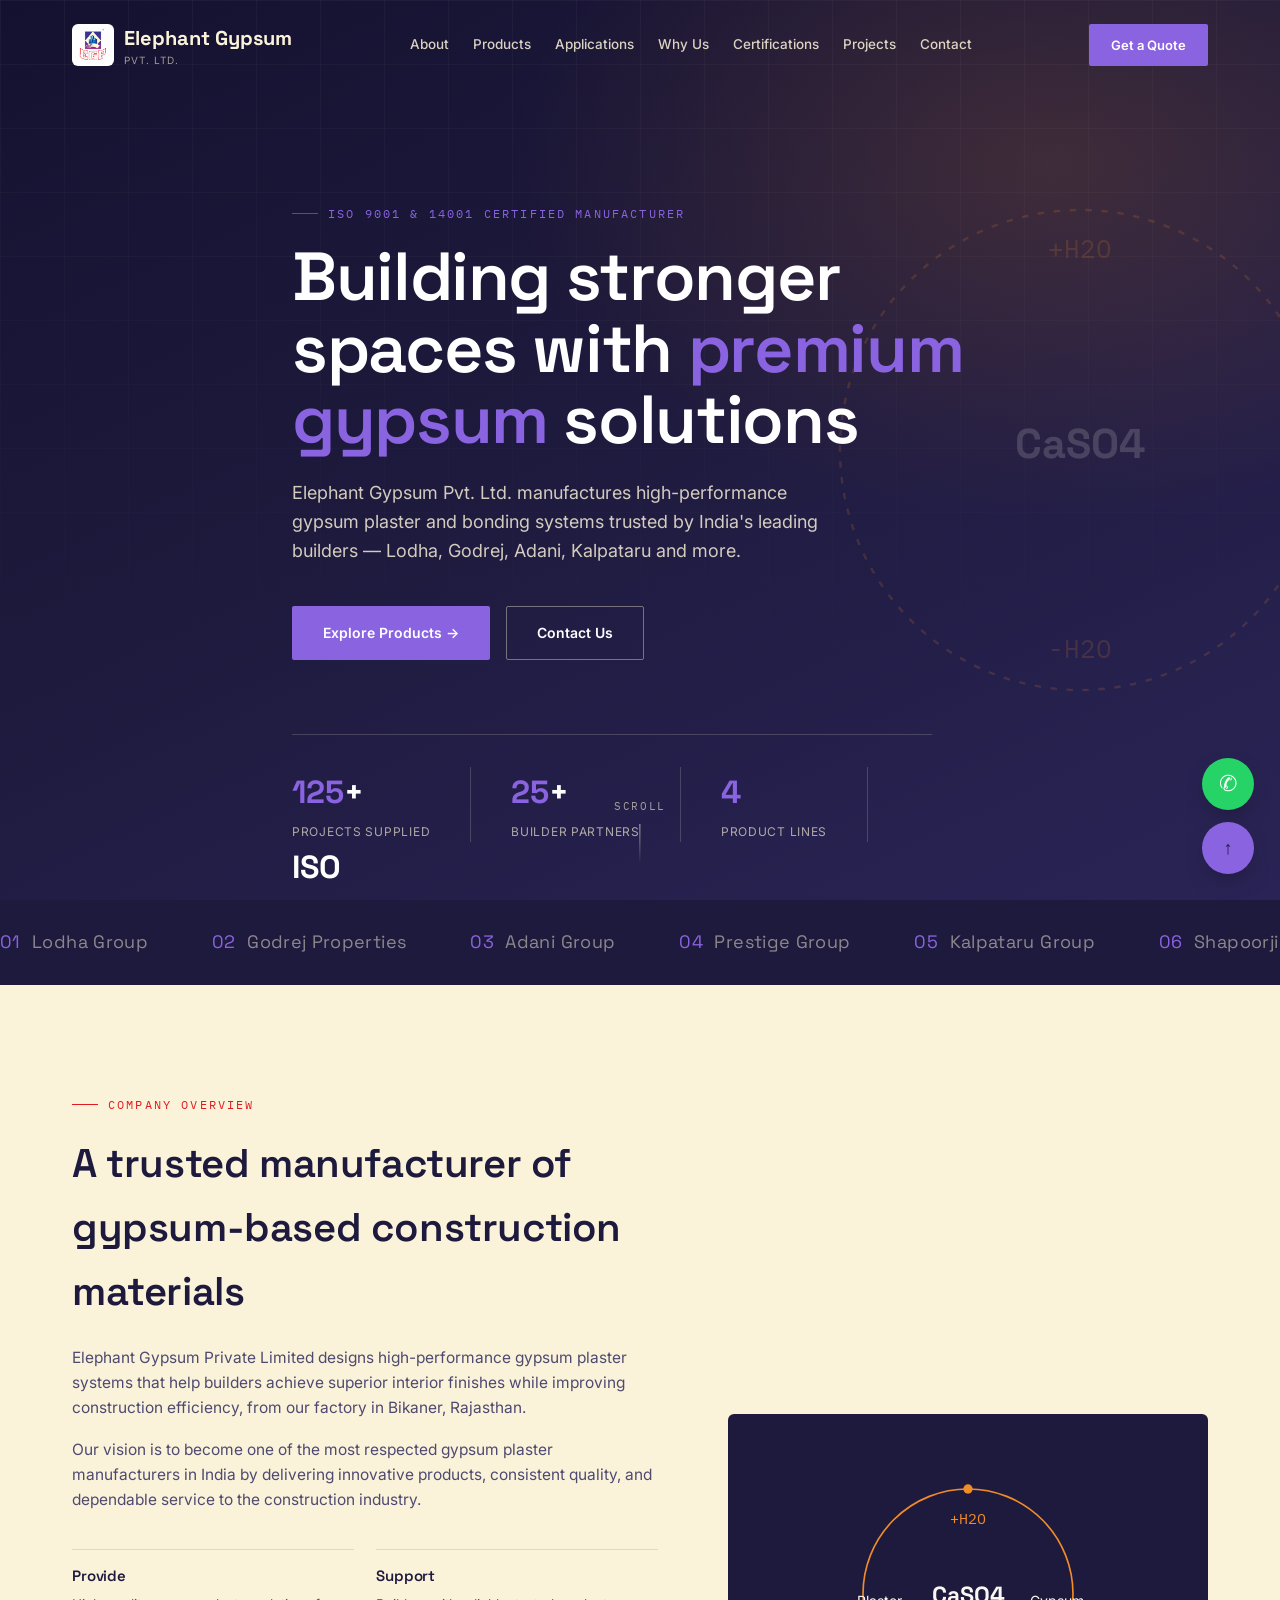
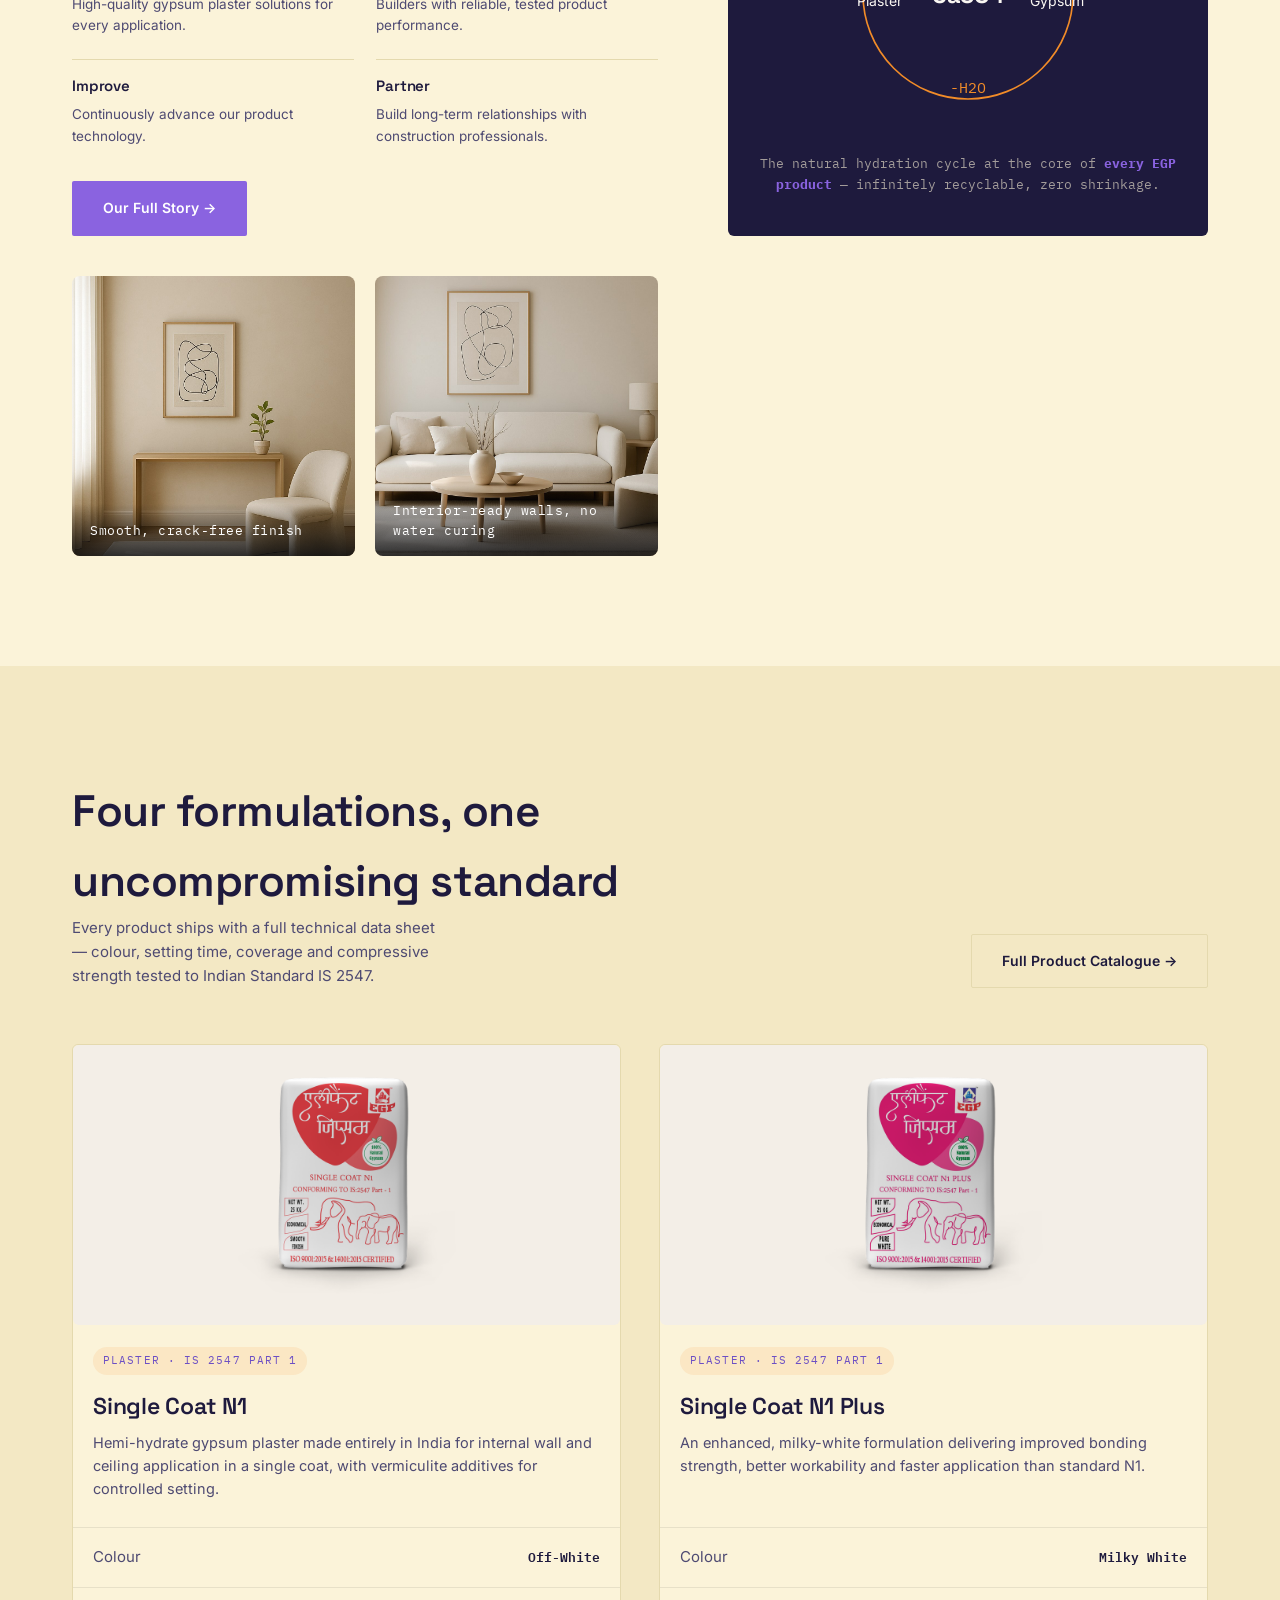
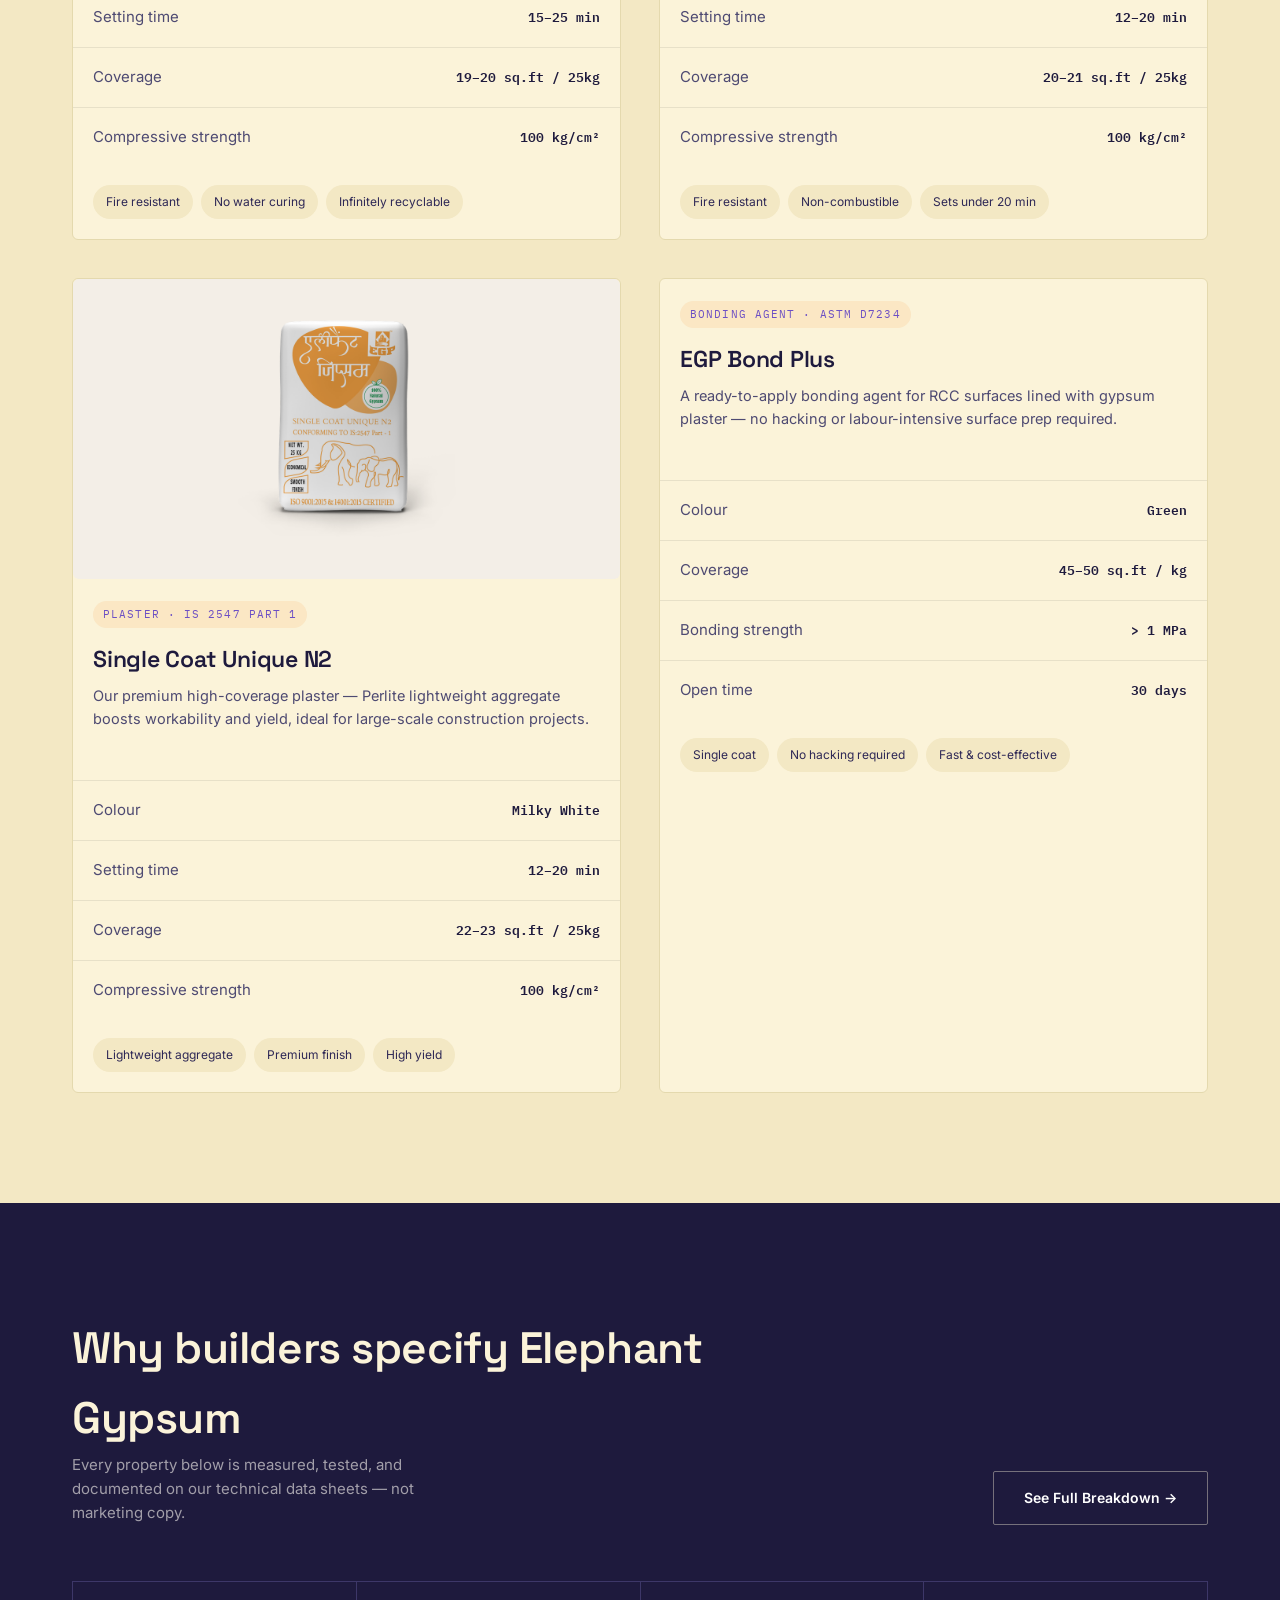
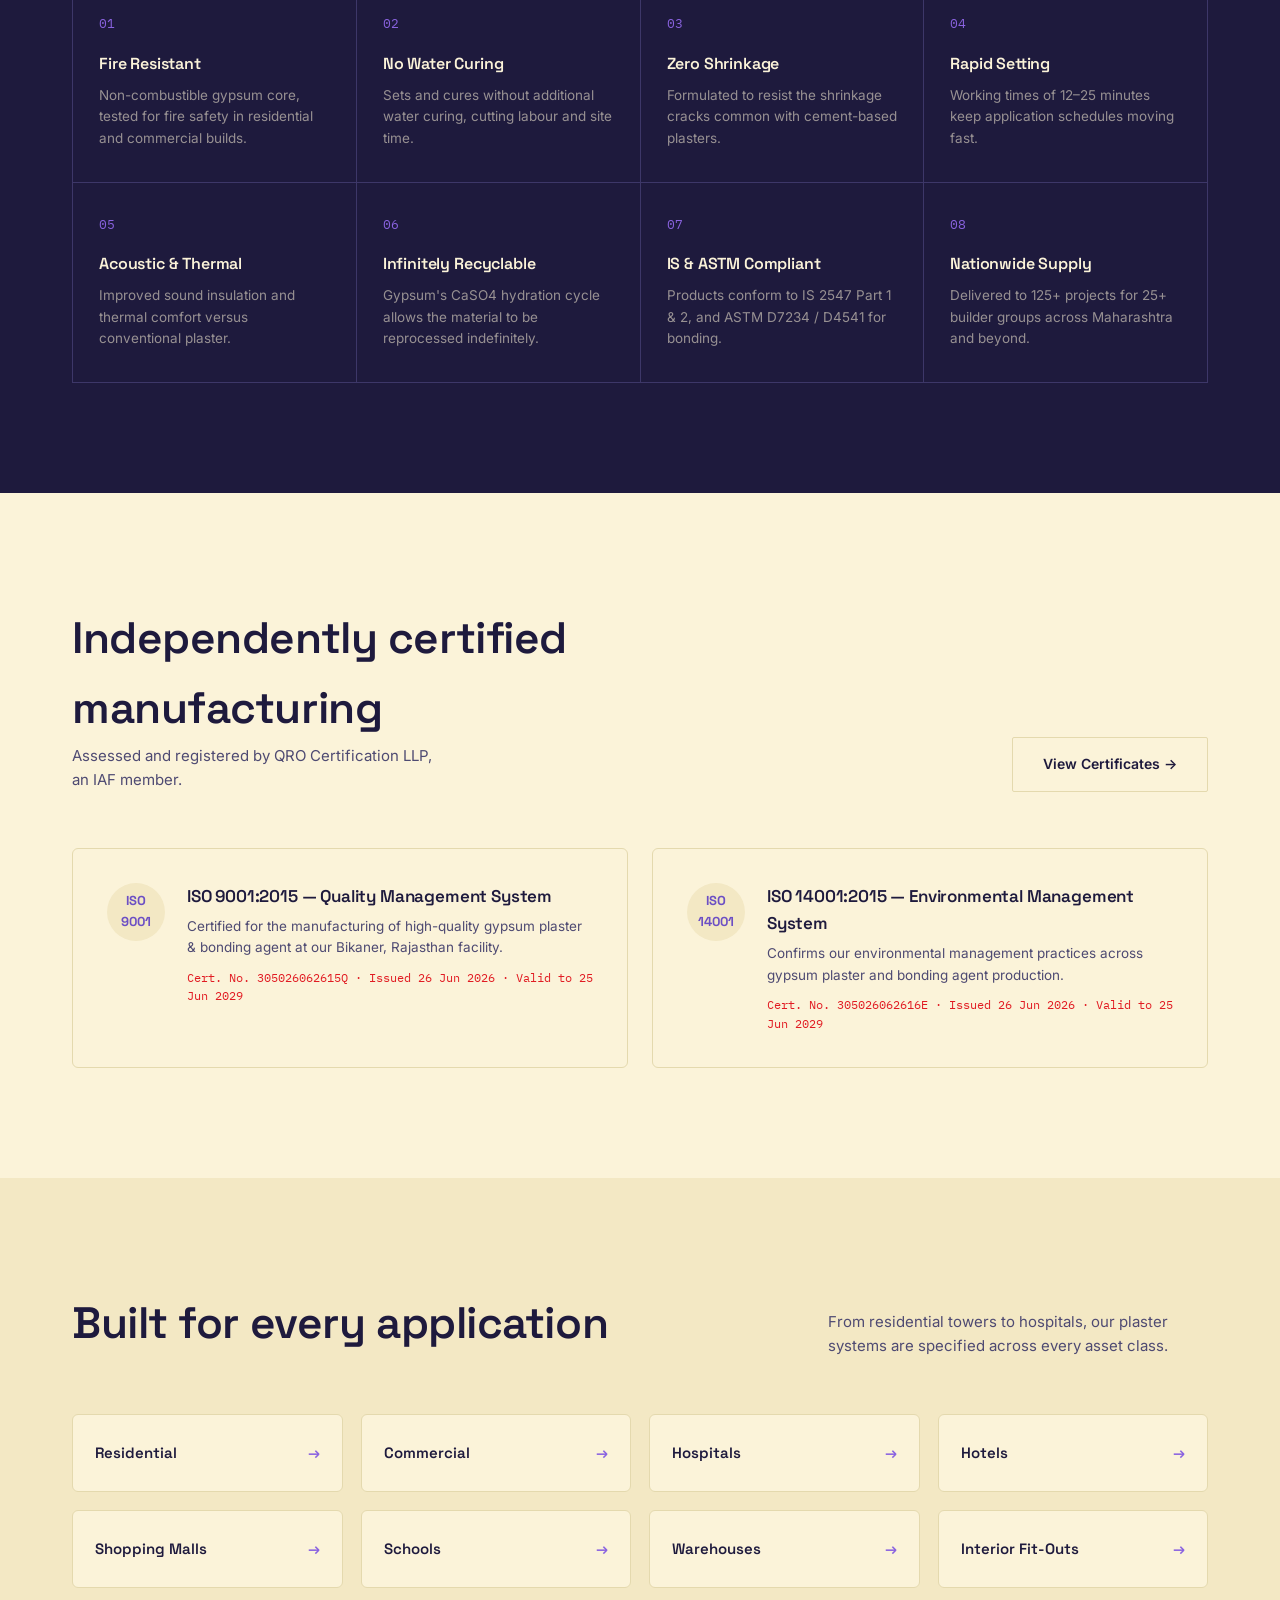
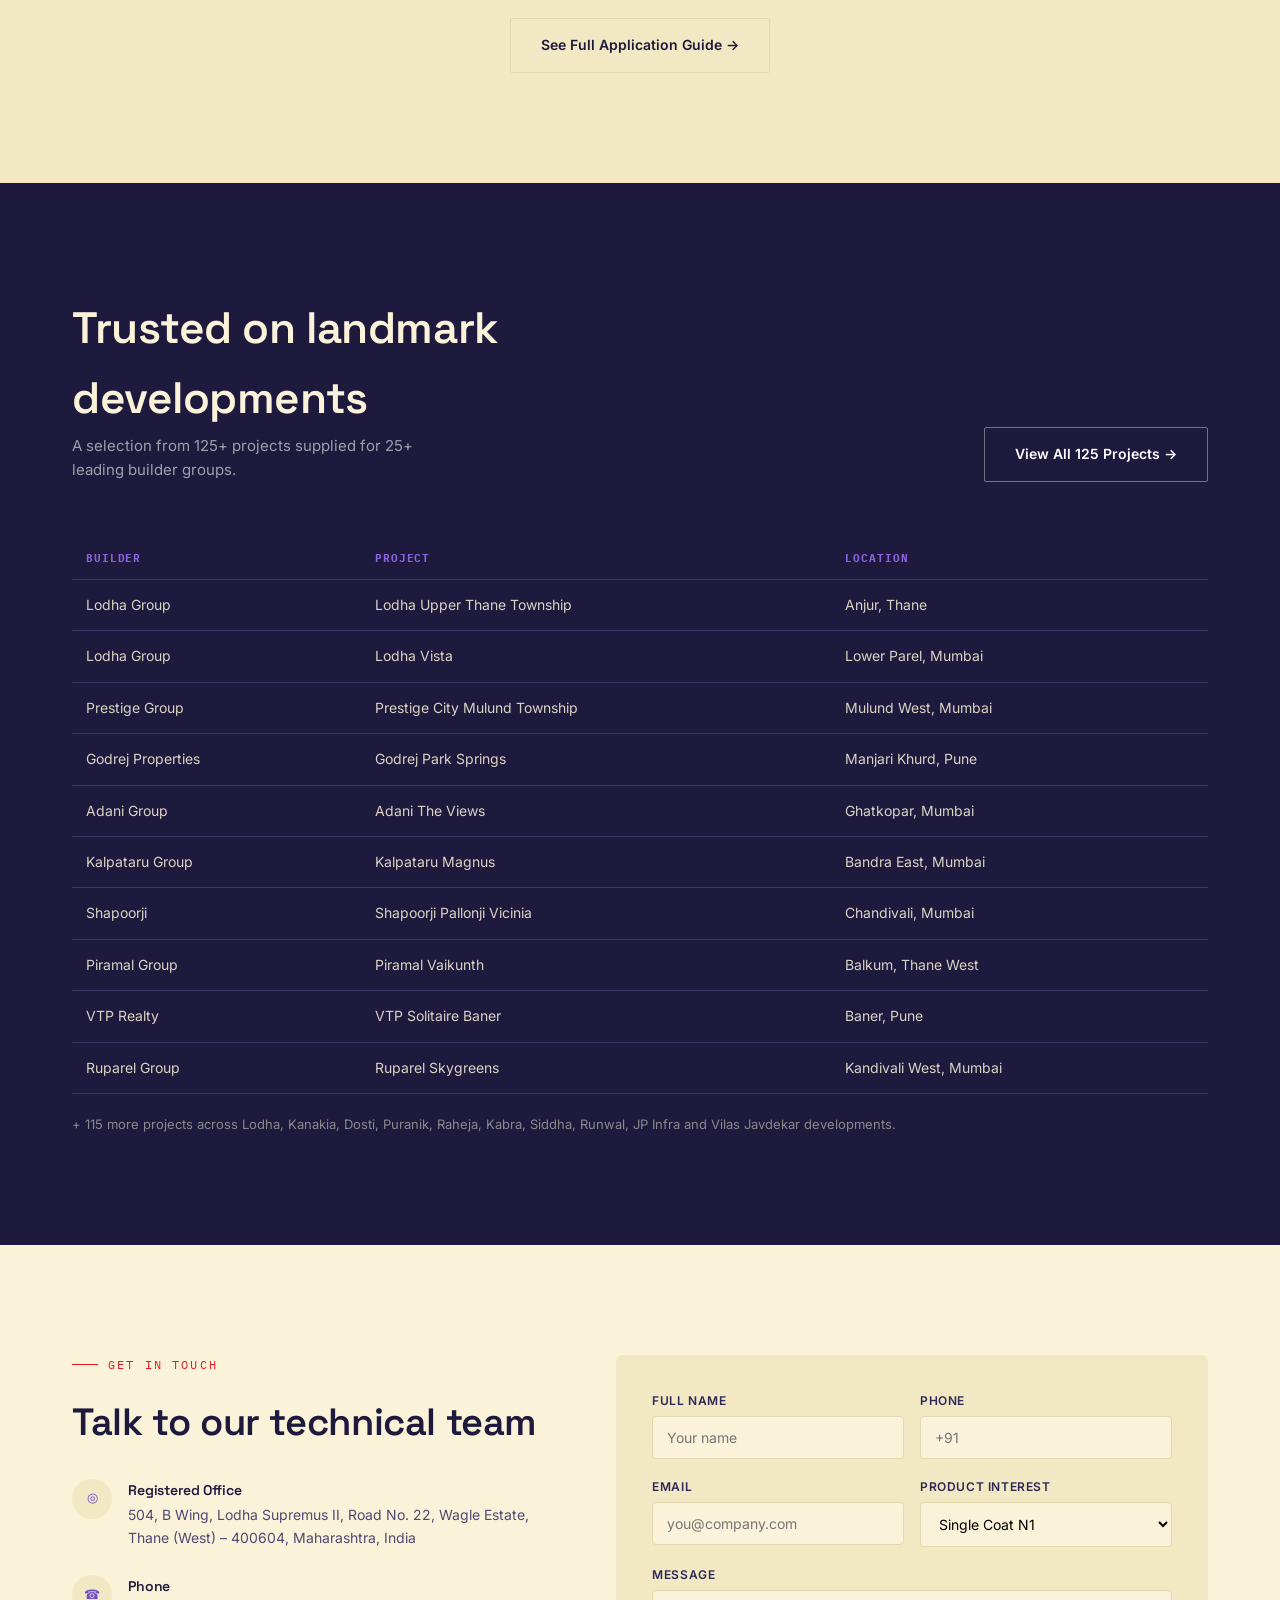
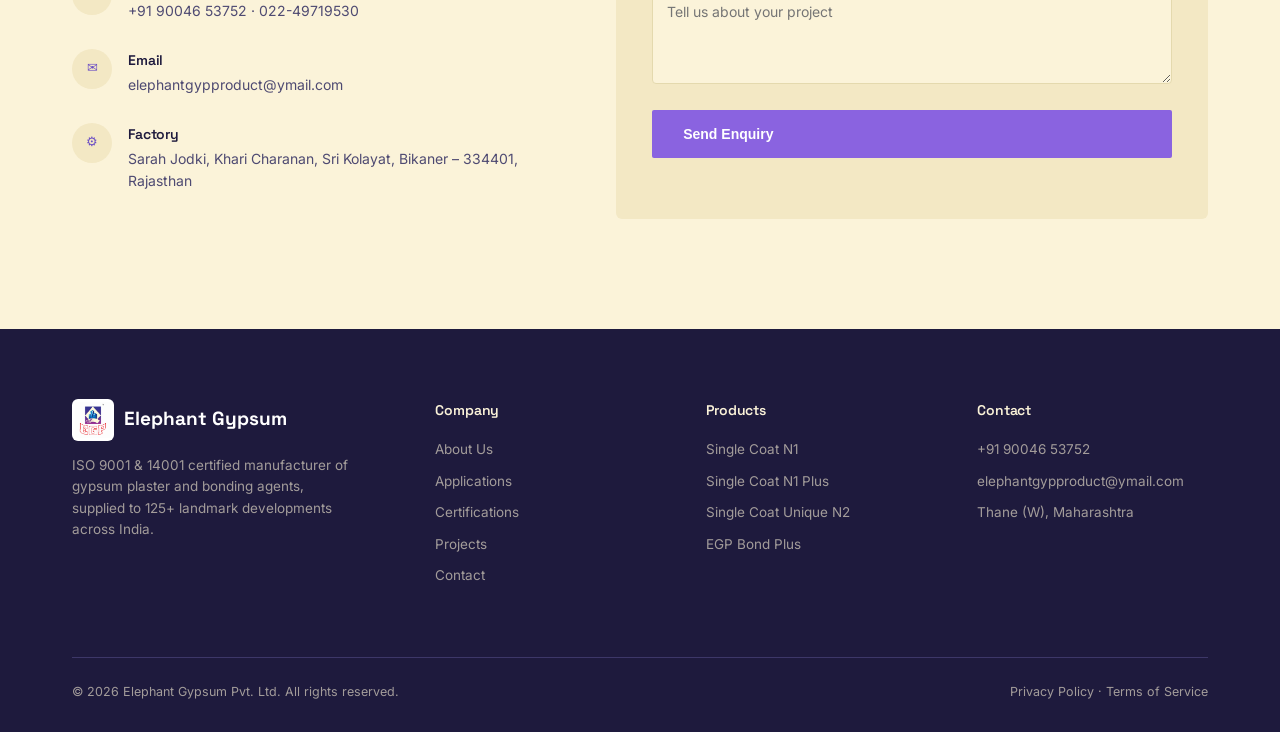
==== index.html @ c54b2eab "ElephantGyption-2" ====
<!DOCTYPE html>
<html lang="en">
<head>

<meta charset="UTF-8">

<meta name="viewport" content="width=device-width, initial-scale=1.0">

<title>
Elephant Gypsum | Premium Gypsum Plaster &amp; Bonding Solutions
</title>

<meta
  name="description"
  content="Elephant Gypsum Pvt. Ltd. — ISO 9001 &amp; 14001 certified manufacturer of gypsum plaster and bonding agents, trusted by Lodha, Godrej, Adani, Kalpataru and 100+ builders across India."
>

<link rel="preconnect" href="https://fonts.googleapis.com">

<link rel="preconnect" href="https://fonts.gstatic.com" crossorigin>

<link
  href="https://fonts.googleapis.com/css2?family=Space+Grotesk:wght@400;500;600;700&family=Inter:wght@400;500;600;700&family=IBM+Plex+Mono:wght@400;500;600&display=swap"
  rel="stylesheet"
>

<link rel="stylesheet" href="style.css">


<!-- =========================================================
     PRODUCT CARD FINAL FIX
     ========================================================= -->

<style>

/* =========================================================
   PRODUCT GRID
   ========================================================= */

.products .product-grid {
    display: grid !important;

    grid-template-columns:
        repeat(2, minmax(0, 1fr)) !important;

    gap: 34px !important;

    width: 100% !important;

    align-items: stretch !important;
}


/* =========================================================
   PRODUCT CARD
   ========================================================= */

.products .product-card {

    width: 100% !important;

    min-width: 0 !important;

    height: 100% !important;

    min-height: 0 !important;

    display: flex !important;

    flex-direction: column !important;

    box-sizing: border-box !important;

    overflow: hidden !important;

    padding: 0 !important;

}


/* =========================================================
   PRODUCT IMAGE AREA
   ========================================================= */

.products .product-card .product-photo-wrap {

    width: 100% !important;

    height: 280px !important;

    min-height: 280px !important;

    display: flex !important;

    align-items: center !important;

    justify-content: center !important;

    position: relative !important;

    overflow: hidden !important;

    background: #f3eee7 !important;

    margin: 0 !important;

    padding: 20px !important;

    box-sizing: border-box !important;

}


/* PRODUCT IMAGE */

.products .product-card .product-photo-wrap img {

    display: block !important;

    width: auto !important;

    height: 220px !important;

    max-width: 75% !important;

    max-height: 230px !important;

    object-fit: contain !important;

    object-position: center !important;

    margin: 0 auto !important;

    transition:
        opacity 0.3s ease,
        transform 0.3s ease !important;

}


/* NORMAL IMAGE */

.products
.product-card
.product-photo-wrap
img.default {

    opacity: 1 !important;

    visibility: visible !important;

}


/* HOVER IMAGE */

.products
.product-card
.product-photo-wrap
img.on-hover {

    position: absolute !important;

    top: 50% !important;

    left: 50% !important;

    transform:
        translate(-50%, -50%) !important;

    opacity: 0 !important;

    visibility: hidden !important;

}


/* HOVER NORMAL IMAGE */

.products
.product-card:hover
.product-photo-wrap
img.default {

    opacity: 0 !important;

    visibility: hidden !important;

}


/* HOVER SIDE IMAGE */

.products
.product-card:hover
.product-photo-wrap
img.on-hover {

    opacity: 1 !important;

    visibility: visible !important;

    transform:
        translate(-50%, -50%) scale(1.03) !important;

}


/* =========================================================
   PRODUCT TAG
   ========================================================= */

.products .product-card .product-tag {

    display: inline-block !important;

    width: fit-content !important;

    max-width:
        calc(100% - 40px) !important;

    margin:
        22px 20px 0 !important;

    box-sizing: border-box !important;

}


/* =========================================================
   PRODUCT TITLE
   ========================================================= */

.products .product-card h3 {

    margin:
        18px 20px 10px !important;

    padding: 0 !important;

    line-height: 1.2 !important;

}


/* =========================================================
   PRODUCT DESCRIPTION
   ========================================================= */

.products .product-card > p {

    margin:
        0 20px 20px !important;

    padding: 0 !important;

    min-height: 76px !important;

    line-height: 1.6 !important;

}


/* =========================================================
   SPECIFICATION ROW
   ========================================================= */

.products .product-card .spec-row {

    width: 100% !important;

    display: grid !important;

    grid-template-columns:
        1fr auto !important;

    align-items: center !important;

    min-height: 60px !important;

    margin: 0 !important;

    padding:
        0 20px !important;

    box-sizing: border-box !important;

    border-top:
        1px solid rgba(0,0,0,0.08) !important;

}


/* SPECIFICATION LABEL */

.products
.product-card
.spec-row
span:first-child {

    text-align: left !important;

    font-size: 15px !important;

    white-space: normal !important;

}


/* SPECIFICATION VALUE */

.products
.product-card
.spec-row
span:last-child {

    text-align: right !important;

    font-size: 13px !important;

    font-weight: 600 !important;

    white-space: nowrap !important;

    margin-left: 20px !important;

}


/* =========================================================
   PRODUCT FEATURES
   ========================================================= */

.products .product-card .product-props {

    width: 100% !important;

    display: flex !important;

    flex-wrap: wrap !important;

    align-items: center !important;

    gap: 8px !important;

    margin: 0 !important;

    padding:
        18px 20px 20px !important;

    box-sizing: border-box !important;

}


/* FEATURE BADGE */

.products
.product-card
.product-props
span {

    display: inline-flex !important;

    align-items: center !important;

    justify-content: center !important;

    min-height: 34px !important;

    padding:
        7px 13px !important;

    box-sizing: border-box !important;

    border-radius: 30px !important;

    white-space: nowrap !important;

    font-size: 12px !important;

}


/* =========================================================
   N1 + N1 PLUS
   EXACT SAME IMAGE HEIGHT
   ========================================================= */

.products
.product-card:nth-child(1)
.product-photo-wrap,

.products
.product-card:nth-child(2)
.product-photo-wrap {

    height: 280px !important;

    min-height: 280px !important;

}


.products
.product-card:nth-child(1)
> p,

.products
.product-card:nth-child(2)
> p {

    min-height: 76px !important;

}


/* =========================================================
   DESKTOP - EXTRA LARGE
   ========================================================= */

@media (min-width: 1200px) {

    .products .product-grid {

        gap: 38px !important;

    }

    .products
    .product-card
    .product-photo-wrap {

        height: 300px !important;

        min-height: 300px !important;

    }

    .products
    .product-card
    .product-photo-wrap
    img {

        height: 235px !important;

        max-height: 245px !important;

    }

}


/* =========================================================
   TABLET
   ========================================================= */

@media (max-width: 900px) {

    .products .product-grid {

        grid-template-columns:
            1fr !important;

        gap: 25px !important;

    }


    .products
    .product-card
    .product-photo-wrap {

        height: 260px !important;

        min-height: 260px !important;

    }


    .products
    .product-card
    > p {

        min-height: auto !important;

    }

}


/* =========================================================
   MOBILE
   ========================================================= */

@media (max-width: 600px) {

    .products .product-grid {

        grid-template-columns:
            1fr !important;

        gap: 20px !important;

    }


    .products
    .product-card
    .product-photo-wrap {

        height: 230px !important;

        min-height: 230px !important;

        padding: 15px !important;

    }


    .products
    .product-card
    .product-photo-wrap
    img {

        height: 190px !important;

        max-height: 200px !important;

    }


    .products
    .product-card
    .product-tag {

        margin-left: 16px !important;

        margin-right: 16px !important;

    }


    .products
    .product-card
    h3 {

        margin-left: 16px !important;

        margin-right: 16px !important;

    }


    .products
    .product-card
    > p {

        margin-left: 16px !important;

        margin-right: 16px !important;

        min-height: auto !important;

    }


    .products
    .product-card
    .spec-row {

        grid-template-columns:
            1fr !important;

        gap: 6px !important;

        min-height: auto !important;

        padding:
            12px 16px !important;

    }


    .products
    .product-card
    .spec-row
    span:last-child {

        text-align: left !important;

        white-space: normal !important;

        margin-left: 0 !important;

    }


    .products
    .product-card
    .product-props {

        padding:
            15px 16px 18px !important;

    }

}

</style>


</head>


<body>


<!-- =========================================================
     HEADER
     ========================================================= -->

<header id="siteHeader">

    <div class="wrap nav-inner">


        <a href="#home" class="logo">

            <img
                src="assets/img/logo.png"
                alt="Elephant Gypsum Logo"
                class="logo-mark"
            >

            <span>

                Elephant Gypsum

                <small>
                    Pvt. Ltd.
                </small>

            </span>

        </a>


        <nav class="links">

            <a href="about.html">
                About
            </a>

            <a href="products.html">
                Products
            </a>

            <a href="applications.html">
                Applications
            </a>

            <a href="why-us.html">
                Why Us
            </a>

            <a href="certifications.html">
                Certifications
            </a>

            <a href="projects.html">
                Projects
            </a>

            <a href="contact.html">
                Contact
            </a>

        </nav>


        <a
            href="contact.html"
            class="nav-cta">

            Get a Quote

        </a>


        <button
            class="hamburger"
            id="hamburger"
            aria-label="Menu">

            <span></span>

            <span></span>

            <span></span>

        </button>


    </div>

</header>


<!-- =========================================================
     MOBILE MENU
     ========================================================= -->

<div
    class="mobile-menu"
    id="mobileMenu">

    <a href="about.html">
        About
    </a>

    <a href="products.html">
        Products
    </a>

    <a href="applications.html">
        Applications
    </a>

    <a href="why-us.html">
        Why Us
    </a>

    <a href="certifications.html">
        Certifications
    </a>

    <a href="projects.html">
        Projects
    </a>

    <a href="contact.html">
        Contact
    </a>

</div>


<!-- =========================================================
     HERO
     ========================================================= -->

<section
    class="hero"
    id="home">


    <svg
        class="hero-cycle"
        viewBox="0 0 400 400"
        xmlns="http://www.w3.org/2000/svg">

        <circle
            cx="200"
            cy="200"
            r="150"
            fill="none"
            stroke="#F28C28"
            stroke-width="1.5"
            stroke-dasharray="4 6"
        />

        <text
            x="200"
            y="80"
            fill="#F28C28"
            font-family="IBM Plex Mono"
            font-size="16"
            text-anchor="middle">

            +H2O

        </text>

        <text
            x="200"
            y="330"
            fill="#F28C28"
            font-family="IBM Plex Mono"
            font-size="16"
            text-anchor="middle">

            -H2O

        </text>

        <text
            x="200"
            y="205"
            fill="#FAF7F2"
            font-family="Space Grotesk"
            font-size="26"
            text-anchor="middle"
            font-weight="700">

            CaSO4

        </text>

    </svg>


    <div class="wrap hero-content">


        <div
            class="eyebrow"
            style="color:var(--orange)">

            ISO 9001 &amp; 14001 Certified Manufacturer

        </div>


        <h1>

            Building stronger spaces with
            <em>premium gypsum</em>
            solutions

        </h1>


        <p>

            Elephant Gypsum Pvt. Ltd. manufactures
            high-performance gypsum plaster and bonding
            systems trusted by India's leading builders —
            Lodha, Godrej, Adani, Kalpataru and more.

        </p>


        <div class="hero-btns">

            <a
                href="products.html"
                class="btn btn-primary">

                Explore Products →

            </a>


            <a
                href="contact.html"
                class="btn btn-outline">

                Contact Us

            </a>

        </div>


        <div class="hero-stats">


            <div class="stat">

                <div class="num">

                    <span
                        class="counter"
                        data-target="125">

                        0

                    </span>+

                </div>

                <div class="label">
                    Projects Supplied
                </div>

            </div>


            <div class="stat">

                <div class="num">

                    <span
                        class="counter"
                        data-target="25">

                        0

                    </span>+

                </div>

                <div class="label">
                    Builder Partners
                </div>

            </div>


            <div class="stat">

                <div class="num">

                    <span
                        class="counter"
                        data-target="4">

                        0

                    </span>

                </div>

                <div class="label">
                    Product Lines
                </div>

            </div>


            <div class="stat">

                <div class="num">
                    ISO
                </div>

                <div class="label">
                    9001 &amp; 14001
                </div>

            </div>


        </div>

    </div>


    <div class="scroll-cue">

        <span>
            Scroll
        </span>

        <div class="line"></div>

    </div>


</section>


<!-- =========================================================
     MARQUEE
     ========================================================= -->

<div class="marquee-band">

    <div
        class="marquee-track"
        id="marqueeTrack">


        <span>
            <b>01</b>
            Lodha Group
        </span>


        <span>
            <b>02</b>
            Godrej Properties
        </span>


        <span>
            <b>03</b>
            Adani Group
        </span>


        <span>
            <b>04</b>
            Prestige Group
        </span>


        <span>
            <b>05</b>
            Kalpataru Group
        </span>


        <span>
            <b>06</b>
            Shapoorji Pallonji
        </span>


        <span>
            <b>07</b>
            Piramal Group
        </span>


        <span>
            <b>08</b>
            Raheja Group
        </span>


        <span>
            <b>09</b>
            VTP Realty
        </span>


        <span>
            <b>10</b>
            Kanakia Group
        </span>


        <span>
            <b>11</b>
            Ruparel Group
        </span>


        <span>
            <b>12</b>
            Dosti Group
        </span>


    </div>

</div>


<!-- =========================================================
     ABOUT
     ========================================================= -->

<section
    class="about"
    id="about">


    <div class="wrap about-grid">


        <div class="about-copy reveal">


            <div class="eyebrow">
                Company Overview
            </div>


            <h2
                style="font-size:clamp(28px,3.4vw,40px);margin-bottom:22px;">

                A trusted manufacturer of gypsum-based
                construction materials

            </h2>


            <p>

                Elephant Gypsum Private Limited designs
                high-performance gypsum plaster systems that
                help builders achieve superior interior finishes
                while improving construction efficiency, from our
                factory in Bikaner, Rajasthan.

            </p>


            <p>

                Our vision is to become one of the most respected
                gypsum plaster manufacturers in India by delivering
                innovative products, consistent quality, and
                dependable service to the construction industry.

            </p>


            <div class="about-values">


                <div>

                    <h4>
                        Provide
                    </h4>

                    <p>
                        High-quality gypsum plaster solutions
                        for every application.
                    </p>

                </div>


                <div>

                    <h4>
                        Support
                    </h4>

                    <p>
                        Builders with reliable, tested product
                        performance.
                    </p>

                </div>


                <div>

                    <h4>
                        Improve
                    </h4>

                    <p>
                        Continuously advance our product technology.
                    </p>

                </div>


                <div>

                    <h4>
                        Partner
                    </h4>

                    <p>
                        Build long-term relationships with
                        construction professionals.
                    </p>

                </div>


            </div>


            <a
                href="about.html"
                class="btn btn-primary"
                style="margin-top:34px;">

                Our Full Story →

            </a>


            <div class="lifestyle-strip">


                <figure>

                    <img
                        src="assets/img/lifestyle-1.jpg"
                        alt="Interior finished with smooth EGP gypsum plaster"
                    >

                    <figcaption>
                        Smooth, crack-free finish
                    </figcaption>

                </figure>


                <figure>

                    <img
                        src="assets/img/lifestyle-2.jpg"
                        alt="Living room with smooth gypsum-plastered walls"
                    >

                    <figcaption>
                        Interior-ready walls, no water curing
                    </figcaption>

                </figure>


            </div>


        </div>


        <div class="cycle-card reveal">


            <svg
                viewBox="0 0 240 240"
                xmlns="http://www.w3.org/2000/svg">


                <circle
                    cx="120"
                    cy="120"
                    r="90"
                    fill="none"
                    stroke="#F28C28"
                    stroke-width="1.4"
                />


                <path
                    id="cyclePath"
                    d="M120,30 A90,90 0 1,1 119.9,30"
                    fill="none"
                    stroke="none"
                />


                <circle
                    cx="120"
                    cy="30"
                    r="4"
                    fill="#F28C28"
                />


                <text
                    x="120"
                    y="60"
                    fill="#F28C28"
                    font-family="IBM Plex Mono"
                    font-size="13"
                    text-anchor="middle">

                    +H2O

                </text>


                <text
                    x="196"
                    y="130"
                    fill="#FAF7F2"
                    font-family="Inter"
                    font-size="12"
                    text-anchor="middle">

                    Gypsum

                </text>


                <text
                    x="120"
                    y="128"
                    fill="#FAF7F2"
                    font-family="Space Grotesk"
                    font-size="20"
                    font-weight="700"
                    text-anchor="middle">

                    CaSO4

                </text>


                <text
                    x="44"
                    y="130"
                    fill="#FAF7F2"
                    font-family="Inter"
                    font-size="12"
                    text-anchor="middle">

                    Plaster

                </text>


                <text
                    x="120"
                    y="205"
                    fill="#F28C28"
                    font-family="IBM Plex Mono"
                    font-size="13"
                    text-anchor="middle">

                    -H2O

                </text>


            </svg>


            <div class="cap">

                The natural hydration cycle at the core of
                <b>every EGP product</b> — infinitely recyclable,
                zero shrinkage.

            </div>


        </div>


    </div>


</section>


<!-- =========================================================
     PRODUCTS
     ========================================================= -->

<section
    class="products"
    id="products">


    <div class="wrap">


        <div class="section-head reveal">


            <div>


                <h2>

                    Four formulations, one uncompromising standard

                </h2>


                <p
                    class="section-sub"
                    style="margin-bottom:0;">

                    Every product ships with a full technical data
                    sheet — colour, setting time, coverage and
                    compressive strength tested to Indian Standard
                    IS 2547.

                </p>


            </div>


            <a
                href="products.html"
                class="btn btn-outline"
                style="border-color:var(--line);color:var(--charcoal);">

                Full Product Catalogue →

            </a>


        </div>


        <!-- =====================================================
             PRODUCT GRID
             ===================================================== -->

        <div class="product-grid">


            <!-- =================================================
                 PRODUCT 1 - SINGLE COAT N1
                 ================================================= -->

            <div class="product-card reveal">


                <div class="product-photo-wrap">


                    <img
                        class="default"
                        src="assets/img/n1-front.png"
                        alt="EGP Single Coat N1 gypsum plaster bag"
                    >


                    <img
                        class="on-hover"
                        src="assets/img/n1-side.png"
                        alt="EGP Single Coat N1 bag side view"
                    >


                </div>


                <span class="product-tag">

                    Plaster · IS 2547 Part 1

                </span>


                <h3>

                    Single Coat N1

                </h3>


                <p>

                    Hemi-hydrate gypsum plaster made entirely
                    in India for internal wall and ceiling
                    application in a single coat, with vermiculite
                    additives for controlled setting.

                </p>


                <div class="spec-row">

                    <span>
                        Colour
                    </span>

                    <span>
                        Off-White
                    </span>

                </div>


                <div class="spec-row">

                    <span>
                        Setting time
                    </span>

                    <span>
                        15–25 min
                    </span>

                </div>


                <div class="spec-row">

                    <span>
                        Coverage
                    </span>

                    <span>
                        19–20 sq.ft / 25kg
                    </span>

                </div>


                <div class="spec-row">

                    <span>
                        Compressive strength
                    </span>

                    <span>
                        100 kg/cm²
                    </span>

                </div>


                <div class="product-props">

                    <span>
                        Fire resistant
                    </span>

                    <span>
                        No water curing
                    </span>

                    <span>
                        Infinitely recyclable
                    </span>

                </div>


            </div>


            <!-- =================================================
                 PRODUCT 2 - SINGLE COAT N1 PLUS
                 ================================================= -->

            <div class="product-card reveal">


                <div class="product-photo-wrap">


                    <img
                        class="default"
                        src="assets/img/n1plus-front.png"
                        alt="EGP Single Coat N1 Plus gypsum plaster bag"
                    >


                    <img
                        class="on-hover"
                        src="assets/img/n1plus-side.png"
                        alt="EGP Single Coat N1 Plus bag side view"
                    >


                </div>


                <span class="product-tag">

                    Plaster · IS 2547 Part 1

                </span>


                <h3>

                    Single Coat N1 Plus

                </h3>


                <p>

                    An enhanced, milky-white formulation
                    delivering improved bonding strength,
                    better workability and faster application
                    than standard N1.

                </p>


                <div class="spec-row">

                    <span>
                        Colour
                    </span>

                    <span>
                        Milky White
                    </span>

                </div>


                <div class="spec-row">

                    <span>
                        Setting time
                    </span>

                    <span>
                        12–20 min
                    </span>

                </div>


                <div class="spec-row">

                    <span>
                        Coverage
                    </span>

                    <span>
                        20–21 sq.ft / 25kg
                    </span>

                </div>


                <div class="spec-row">

                    <span>
                        Compressive strength
                    </span>

                    <span>
                        100 kg/cm²
                    </span>

                </div>


                <div class="product-props">

                    <span>
                        Fire resistant
                    </span>

                    <span>
                        Non-combustible
                    </span>

                    <span>
                        Sets under 20 min
                    </span>

                </div>


            </div>


            <!-- =================================================
                 PRODUCT 3 - SINGLE COAT UNIQUE N2
                 ================================================= -->

            <div class="product-card reveal">


                <div class="product-photo-wrap">


                    <img
                        class="default"
                        src="assets/img/n2-front.png"
                        alt="EGP Single Coat Unique N2 gypsum plaster bag"
                    >


                    <img
                        class="on-hover"
                        src="assets/img/n2-side.png"
                        alt="EGP Single Coat Unique N2 bag side view"
                    >


                </div>


                <span class="product-tag">

                    Plaster · IS 2547 Part 1

                </span>


                <h3>

                    Single Coat Unique N2

                </h3>


                <p>

                    Our premium high-coverage plaster —
                    Perlite lightweight aggregate boosts
                    workability and yield, ideal for large-scale
                    construction projects.

                </p>


                <div class="spec-row">

                    <span>
                        Colour
                    </span>

                    <span>
                        Milky White
                    </span>

                </div>


                <div class="spec-row">

                    <span>
                        Setting time
                    </span>

                    <span>
                        12–20 min
                    </span>

                </div>


                <div class="spec-row">

                    <span>
                        Coverage
                    </span>

                    <span>
                        22–23 sq.ft / 25kg
                    </span>

                </div>


                <div class="spec-row">

                    <span>
                        Compressive strength
                    </span>

                    <span>
                        100 kg/cm²
                    </span>

                </div>


                <div class="product-props">

                    <span>
                        Lightweight aggregate
                    </span>

                    <span>
                        Premium finish
                    </span>

                    <span>
                        High yield
                    </span>

                </div>


            </div>


            <!-- =================================================
                 PRODUCT 4 - EGP BOND PLUS
                 ================================================= -->

            <div class="product-card reveal">


                <!--
                    Original product did not contain an image.
                    Therefore no new image path is invented here.
                -->


                <span class="product-tag">

                    Bonding Agent · ASTM D7234

                </span>


                <h3>

                    EGP Bond Plus

                </h3>


                <p>

                    A ready-to-apply bonding agent for RCC
                    surfaces lined with gypsum plaster — no
                    hacking or labour-intensive surface prep
                    required.

                </p>


                <div class="spec-row">

                    <span>
                        Colour
                    </span>

                    <span>
                        Green
                    </span>

                </div>


                <div class="spec-row">

                    <span>
                        Coverage
                    </span>

                    <span>
                        45–50 sq.ft / kg
                    </span>

                </div>


                <div class="spec-row">

                    <span>
                        Bonding strength
                    </span>

                    <span>
                        &gt; 1 MPa
                    </span>

                </div>


                <div class="spec-row">

                    <span>
                        Open time
                    </span>

                    <span>
                        30 days
                    </span>

                </div>


                <div class="product-props">

                    <span>
                        Single coat
                    </span>

                    <span>
                        No hacking required
                    </span>

                    <span>
                        Fast &amp; cost-effective
                    </span>

                </div>


            </div>


        </div>


    </div>


</section>


<!-- =========================================================
     WHY US
     ========================================================= -->

<section
    class="why"
    id="why">


    <div class="wrap">


        <div class="section-head reveal">


            <div>


                <h2>

                    Why builders specify Elephant Gypsum

                </h2>


                <p
                    class="section-sub"
                    style="margin-bottom:0;color:rgba(250,247,242,.6);">

                    Every property below is measured, tested,
                    and documented on our technical data sheets
                    — not marketing copy.

                </p>


            </div>


            <a
                href="why-us.html"
                class="btn btn-outline">

                See Full Breakdown →

            </a>


        </div>


        <div class="why-grid reveal">


            <div class="why-item">

                <div class="n">
                    01
                </div>

                <h4>
                    Fire Resistant
                </h4>

                <p>
                    Non-combustible gypsum core, tested for
                    fire safety in residential and commercial builds.
                </p>

            </div>


            <div class="why-item">

                <div class="n">
                    02
                </div>

                <h4>
                    No Water Curing
                </h4>

                <p>
                    Sets and cures without additional water curing,
                    cutting labour and site time.
                </p>

            </div>


            <div class="why-item">

                <div class="n">
                    03
                </div>

                <h4>
                    Zero Shrinkage
                </h4>

                <p>
                    Formulated to resist the shrinkage cracks
                    common with cement-based plasters.
                </p>

            </div>


            <div class="why-item">

                <div class="n">
                    04
                </div>

                <h4>
                    Rapid Setting
                </h4>

                <p>
                    Working times of 12–25 minutes keep
                    application schedules moving fast.
                </p>

            </div>


            <div class="why-item">

                <div class="n">
                    05
                </div>

                <h4>
                    Acoustic &amp; Thermal
                </h4>

                <p>
                    Improved sound insulation and thermal
                    comfort versus conventional plaster.
                </p>

            </div>


            <div class="why-item">

                <div class="n">
                    06
                </div>

                <h4>
                    Infinitely Recyclable
                </h4>

                <p>
                    Gypsum's CaSO4 hydration cycle allows
                    the material to be reprocessed indefinitely.
                </p>

            </div>


            <div class="why-item">

                <div class="n">
                    07
                </div>

                <h4>
                    IS &amp; ASTM Compliant
                </h4>

                <p>
                    Products conform to IS 2547 Part 1 &amp; 2,
                    and ASTM D7234 / D4541 for bonding.
                </p>

            </div>


            <div class="why-item">

                <div class="n">
                    08
                </div>

                <h4>
                    Nationwide Supply
                </h4>

                <p>
                    Delivered to 125+ projects for 25+ builder
                    groups across Maharashtra and beyond.
                </p>

            </div>


        </div>


    </div>


</section>


<!-- =========================================================
     CERTIFICATIONS
     ========================================================= -->

<section
    class="certs"
    id="certifications">


    <div class="wrap">


        <div class="section-head reveal">


            <div>


                <h2>
                    Independently certified manufacturing
                </h2>


                <p
                    class="section-sub"
                    style="margin-bottom:0;">

                    Assessed and registered by QRO Certification
                    LLP, an IAF member.

                </p>


            </div>


            <a
                href="certifications.html"
                class="btn btn-outline"
                style="border-color:var(--line);color:var(--charcoal);">

                View Certificates →

            </a>


        </div>


        <div class="cert-grid">


            <div class="cert-card reveal">


                <div class="cert-badge">

                    ISO<br>9001

                </div>


                <div>

                    <h4>

                        ISO 9001:2015 —
                        Quality Management System

                    </h4>


                    <p>

                        Certified for the manufacturing of
                        high-quality gypsum plaster &amp; bonding
                        agent at our Bikaner, Rajasthan facility.

                    </p>


                    <div class="cert-meta">

                        Cert. No. 305026062615Q · Issued
                        26 Jun 2026 · Valid to 25 Jun 2029

                    </div>


                </div>


            </div>


            <div class="cert-card reveal">


                <div class="cert-badge">

                    ISO<br>14001

                </div>


                <div>

                    <h4>

                        ISO 14001:2015 —
                        Environmental Management System

                    </h4>


                    <p>

                        Confirms our environmental management
                        practices across gypsum plaster and
                        bonding agent production.

                    </p>


                    <div class="cert-meta">

                        Cert. No. 305026062616E · Issued
                        26 Jun 2026 · Valid to 25 Jun 2029

                    </div>


                </div>


            </div>


        </div>


    </div>


</section>


<!-- =========================================================
     APPLICATIONS
     ========================================================= -->

<section class="applications">


    <div class="wrap">


        <div class="section-head reveal">


            <h2>
                Built for every application
            </h2>


            <p>

                From residential towers to hospitals,
                our plaster systems are specified across
                every asset class.

            </p>


        </div>


        <div class="app-grid">


            <a
                href="applications.html#residential"
                class="app-card reveal">

                Residential

                <span class="arrow">
                    →
                </span>

            </a>


            <a
                href="applications.html#commercial"
                class="app-card reveal">

                Commercial

                <span class="arrow">
                    →
                </span>

            </a>


            <a
                href="applications.html#hospitals"
                class="app-card reveal">

                Hospitals

                <span class="arrow">
                    →
                </span>

            </a>


            <a
                href="applications.html#hotels"
                class="app-card reveal">

                Hotels

                <span class="arrow">
                    →
                </span>

            </a>


            <a
                href="applications.html#malls"
                class="app-card reveal">

                Shopping Malls

                <span class="arrow">
                    →
                </span>

            </a>


            <a
                href="applications.html#schools"
                class="app-card reveal">

                Schools

                <span class="arrow">
                    →
                </span>

            </a>


            <a
                href="applications.html#warehouses"
                class="app-card reveal">

                Warehouses

                <span class="arrow">
                    →
                </span>

            </a>


            <a
                href="applications.html#fitouts"
                class="app-card reveal">

                Interior Fit-Outs

                <span class="arrow">
                    →
                </span>

            </a>


        </div>


        <div
            class="reveal"
            style="margin-top:30px;text-align:center;">


            <a
                href="applications.html"
                class="btn btn-outline"
                style="border-color:var(--line);color:var(--charcoal);">

                See Full Application Guide →

            </a>


        </div>


    </div>


</section>


<!-- =========================================================
     CLIENTS
     ========================================================= -->

<section
    class="clients"
    id="clients">


    <div class="wrap">


        <div class="section-head reveal">


            <div>


                <h2>
                    Trusted on landmark developments
                </h2>


                <p
                    class="section-sub"
                    style="margin-bottom:0;color:rgba(250,247,242,.6);">

                    A selection from 125+ projects supplied
                    for 25+ leading builder groups.

                </p>


            </div>


            <a
                href="projects.html"
                class="btn btn-outline">

                View All 125 Projects →

            </a>


        </div>


        <div
            class="reveal"
            style="overflow-x:auto;">


            <table class="projects">


                <thead>

                    <tr>

                        <th>
                            Builder
                        </th>

                        <th>
                            Project
                        </th>

                        <th>
                            Location
                        </th>

                    </tr>

                </thead>


                <tbody>


                    <tr>

                        <td>
                            Lodha Group
                        </td>

                        <td>
                            Lodha Upper Thane Township
                        </td>

                        <td>
                            Anjur, Thane
                        </td>

                    </tr>


                    <tr>

                        <td>
                            Lodha Group
                        </td>

                        <td>
                            Lodha Vista
                        </td>

                        <td>
                            Lower Parel, Mumbai
                        </td>

                    </tr>


                    <tr>

                        <td>
                            Prestige Group
                        </td>

                        <td>
                            Prestige City Mulund Township
                        </td>

                        <td>
                            Mulund West, Mumbai
                        </td>

                    </tr>


                    <tr>

                        <td>
                            Godrej Properties
                        </td>

                        <td>
                            Godrej Park Springs
                        </td>

                        <td>
                            Manjari Khurd, Pune
                        </td>

                    </tr>


                    <tr>

                        <td>
                            Adani Group
                        </td>

                        <td>
                            Adani The Views
                        </td>

                        <td>
                            Ghatkopar, Mumbai
                        </td>

                    </tr>


                    <tr>

                        <td>
                            Kalpataru Group
                        </td>

                        <td>
                            Kalpataru Magnus
                        </td>

                        <td>
                            Bandra East, Mumbai
                        </td>

                    </tr>


                    <tr>

                        <td>
                            Shapoorji
                        </td>

                        <td>
                            Shapoorji Pallonji Vicinia
                        </td>

                        <td>
                            Chandivali, Mumbai
                        </td>

                    </tr>


                    <tr>

                        <td>
                            Piramal Group
                        </td>

                        <td>
                            Piramal Vaikunth
                        </td>

                        <td>
                            Balkum, Thane West
                        </td>

                    </tr>


                    <tr>

                        <td>
                            VTP Realty
                        </td>

                        <td>
                            VTP Solitaire Baner
                        </td>

                        <td>
                            Baner, Pune
                        </td>

                    </tr>


                    <tr>

                        <td>
                            Ruparel Group
                        </td>

                        <td>
                            Ruparel Skygreens
                        </td>

                        <td>
                            Kandivali West, Mumbai
                        </td>

                    </tr>


                </tbody>


            </table>


        </div>


        <p class="client-note">

            + 115 more projects across Lodha, Kanakia, Dosti,
            Puranik, Raheja, Kabra, Siddha, Runwal, JP Infra
            and Vilas Javdekar developments.

        </p>


    </div>


</section>


<!-- =========================================================
     CONTACT
     ========================================================= -->

<section
    class="contact"
    id="contact">


    <div class="wrap contact-grid">


        <div class="reveal">


            <div class="eyebrow">

                Get In Touch

            </div>


            <h2
                style="font-size:clamp(28px,3.4vw,38px);margin-bottom:26px;">

                Talk to our technical team

            </h2>


            <ul class="contact-info">


                <li>


                    <span class="ic">
                        ◎
                    </span>


                    <div>

                        <h4>
                            Registered Office
                        </h4>

                        <p>

                            504, B Wing, Lodha Supremus II,
                            Road No. 22, Wagle Estate,
                            Thane (West) – 400604,
                            Maharashtra, India

                        </p>

                    </div>


                </li>


                <li>


                    <span class="ic">
                        ☎
                    </span>


                    <div>

                        <h4>
                            Phone
                        </h4>

                        <p>
                            +91 90046 53752 · 022-49719530
                        </p>

                    </div>


                </li>


                <li>


                    <span class="ic">
                        ✉
                    </span>


                    <div>

                        <h4>
                            Email
                        </h4>

                        <p>
                            elephantgypproduct@ymail.com
                        </p>

                    </div>


                </li>


                <li>


                    <span class="ic">
                        ⚙
                    </span>


                    <div>

                        <h4>
                            Factory
                        </h4>

                        <p>

                            Sarah Jodki, Khari Charanan,
                            Sri Kolayat, Bikaner – 334401,
                            Rajasthan

                        </p>

                    </div>


                </li>


            </ul>


        </div>


        <form
            class="quote reveal"
            onsubmit="event.preventDefault();this.querySelector('.status').textContent='Thanks — our team will reach out shortly.';">

            <div class="row">


                <div>

                    <label>
                        Full Name
                    </label>

                    <input
                        type="text"
                        required
                        placeholder="Your name"
                    >

                </div>


                <div>

                    <label>
                        Phone
                    </label>

                    <input
                        type="tel"
                        required
                        placeholder="+91"
                    >

                </div>


            </div>


            <div class="row">


                <div>

                    <label>
                        Email
                    </label>

                    <input
                        type="email"
                        required
                        placeholder="you@company.com"
                    >

                </div>


                <div>

                    <label>
                        Product Interest
                    </label>


                    <select>

                        <option>
                            Single Coat N1
                        </option>

                        <option>
                            Single Coat N1 Plus
                        </option>

                        <option>
                            Single Coat Unique N2
                        </option>

                        <option>
                            EGP Bond Plus
                        </option>

                        <option>
                            Dealer Enquiry
                        </option>

                    </select>


                </div>


            </div>


            <label>
                Message
            </label>


            <textarea
                rows="4"
                placeholder="Tell us about your project"></textarea>


            <button
                type="submit"
                class="btn btn-primary">

                Send Enquiry

            </button>


            <p
                class="status"
                style="margin-top:14px;font-size:13px;color:var(--rust);">
            </p>


        </form>


    </div>


</section>


<!-- =========================================================
     FOOTER
     ========================================================= -->

<footer>


    <div class="wrap">


        <div class="footer-grid">


            <div>


                <div class="flogo">


                    <img
                        src="assets/img/logo.png"
                        alt="Elephant Gypsum Logo"
                        class="logo-mark"
                    >


                    Elephant Gypsum


                </div>


                <p class="desc">

                    ISO 9001 &amp; 14001 certified manufacturer
                    of gypsum plaster and bonding agents,
                    supplied to 125+ landmark developments
                    across India.

                </p>


            </div>


            <div>


                <h4>
                    Company
                </h4>


                <ul>

                    <li>
                        <a href="about.html">
                            About Us
                        </a>
                    </li>

                    <li>
                        <a href="applications.html">
                            Applications
                        </a>
                    </li>

                    <li>
                        <a href="certifications.html">
                            Certifications
                        </a>
                    </li>

                    <li>
                        <a href="projects.html">
                            Projects
                        </a>
                    </li>

                    <li>
                        <a href="contact.html">
                            Contact
                        </a>
                    </li>

                </ul>


            </div>


            <div>


                <h4>
                    Products
                </h4>


                <ul>

                    <li>
                        <a href="products.html">
                            Single Coat N1
                        </a>
                    </li>

                    <li>
                        <a href="products.html">
                            Single Coat N1 Plus
                        </a>
                    </li>

                    <li>
                        <a href="products.html">
                            Single Coat Unique N2
                        </a>
                    </li>

                    <li>
                        <a href="products.html">
                            EGP Bond Plus
                        </a>
                    </li>

                </ul>


            </div>


            <div>


                <h4>
                    Contact
                </h4>


                <ul>

                    <li>
                        +91 90046 53752
                    </li>

                    <li>
                        elephantgypproduct@ymail.com
                    </li>

                    <li>
                        Thane (W), Maharashtra
                    </li>

                </ul>


            </div>


        </div>


        <div class="footer-bottom">


            <span>

                © 2026 Elephant Gypsum Pvt. Ltd.
                All rights reserved.

            </span>


            <span>

                Privacy Policy · Terms of Service

            </span>


        </div>


    </div>


</footer>


<!-- =========================================================
     FLOATING BUTTONS
     ========================================================= -->

<div class="float-btns">


    <a
        class="fbtn wa"
        href="https://wa.me/919004653752"
        target="_blank"
        aria-label="WhatsApp">

        ✆

    </a>


    <button
        class="fbtn top"
        id="topBtn"
        aria-label="Back to top">

        ↑

    </button>


</div>


<!-- =========================================================
     JAVASCRIPT
     ========================================================= -->

<script src="main.js"></script>


</body>
</html>
---- style.css ----
:root{
    --charcoal:#1E1A3D;
    --charcoal-soft:#2E2856;
    --paper:#FBF3D9;
    --stone:#F3E8C4;
    --orange:#8A63E0;
    --orange-deep:#6C4FC4;
    --rust:#E11B22;
    --slate:#4E4A72;
    --line:#E4D9AE;
    --line-dark:#3D3768;
    --radius:2px;
    --ease:cubic-bezier(.16,.8,.24,1);
  }
  *{box-sizing:border-box;margin:0;padding:0;}
  html{scroll-behavior:smooth;}
  body{
    font-family:'Inter',sans-serif;
    background:var(--paper);
    color:var(--charcoal);
    line-height:1.6;
    -webkit-font-smoothing:antialiased;
    overflow-x:hidden;
  }
  h1,h2,h3,h4{font-family:'Space Grotesk',sans-serif;font-weight:600;letter-spacing:-0.01em;color:var(--charcoal);}
  .mono{font-family:'IBM Plex Mono',monospace;}
  a{text-decoration:none;color:inherit;}
  img{max-width:100%;display:block;}
  ul{list-style:none;}
  .wrap{max-width:1200px;margin:0 auto;padding:0 32px;}
  .eyebrow{
    font-family:'IBM Plex Mono',monospace;
    font-size:12px;
    letter-spacing:.18em;
    text-transform:uppercase;
    color:var(--rust);
    display:flex;align-items:center;gap:10px;
    margin-bottom:18px;
  }
  .eyebrow::before{content:'';width:26px;height:1px;background:var(--rust);display:inline-block;}
  section{padding:110px 0;position:relative;}
  @media(max-width:768px){section{padding:70px 0;}.wrap{padding:0 20px;}}

  /* ===== NAV ===== */
  header{
    position:fixed;top:0;left:0;right:0;z-index:1000;
    padding:22px 0;
    transition:all .4s var(--ease);
    background:transparent;
  }
  header.scrolled{
    background:rgba(251,243,217,.92);
    backdrop-filter:blur(14px);
    -webkit-backdrop-filter:blur(14px);
    border-bottom:1px solid var(--line);
    padding:14px 0;
  }
  .nav-inner{display:flex;align-items:center;justify-content:space-between;}
  .logo{display:flex;align-items:center;gap:10px;font-family:'Space Grotesk',sans-serif;font-weight:700;font-size:20px;color:var(--paper);transition:color .4s var(--ease);}
  header.scrolled .logo{color:var(--charcoal);}
  .logo-mark{
    width:42px;height:42px;object-fit:contain;
    flex-shrink:0;background:#fff;border-radius:6px;padding:3px;
  }
  .logo small{display:block;font-family:'Inter',sans-serif;font-weight:400;font-size:10px;letter-spacing:.1em;text-transform:uppercase;opacity:.6;margin-top:-2px;}
  nav.links{display:flex;gap:24px;align-items:center;}
  nav.links a{
    font-size:13.5px;font-weight:500;color:rgba(251,243,217,.85);
    transition:color .3s;position:relative;white-space:nowrap;
  }
  header.scrolled nav.links a{color:var(--charcoal-soft);}
  nav.links a:hover{color:var(--orange);}
  .nav-cta{
    background:var(--orange);color:#fff;
    padding:11px 22px;font-size:13px;font-weight:600;
    border-radius:var(--radius);transition:background .3s;
  }
  .nav-cta:hover{background:var(--orange-deep);}
  .hamburger{display:none;flex-direction:column;gap:5px;cursor:pointer;background:none;border:none;z-index:1100;}
  .hamburger span{width:24px;height:2px;background:var(--paper);transition:.3s;}
  header.scrolled .hamburger span{background:var(--charcoal);}
  .mobile-menu{
    position:fixed;inset:0;background:var(--charcoal);z-index:1050;
    display:flex;flex-direction:column;align-items:center;justify-content:center;gap:28px;
    transform:translateY(-100%);transition:transform .5s var(--ease);
  }
  .mobile-menu.open{transform:translateY(0);}
  .mobile-menu a{font-family:'Space Grotesk',sans-serif;font-size:26px;color:var(--paper);}
  .mobile-menu a:hover{color:var(--orange);}
  @media(max-width:1040px){
    nav.links,.nav-cta{display:none;}
    .hamburger{display:flex;}
  }

  /* ===== HERO ===== */
  .hero{
    height:100vh;min-height:680px;position:relative;
    display:flex;align-items:center;
    background:
      radial-gradient(ellipse 900px 600px at 82% 18%,rgba(242,140,40,.16),transparent 60%),
      linear-gradient(155deg,#141130 0%,#1E1A3D 46%,#2A2456 100%);
    overflow:hidden;
  }
  .hero::before{
    content:'';position:absolute;inset:0;pointer-events:none;
    background-image:linear-gradient(rgba(251,243,217,.045) 1px,transparent 1px),linear-gradient(90deg,rgba(251,243,217,.045) 1px,transparent 1px);
    background-size:64px 64px;
    mask-image:linear-gradient(180deg,rgba(0,0,0,.9),transparent 85%);
  }
  .hero-cycle{position:absolute;right:-120px;top:50%;transform:translateY(-50%);width:640px;height:640px;opacity:.16;pointer-events:none;}
  @media(max-width:900px){.hero-cycle{display:none;}}
  .hero-content{position:relative;z-index:2;max-width:760px;}
  .hero-content h1{
    font-size:clamp(38px,5.6vw,68px);
    color:#fff;line-height:1.05;margin-bottom:24px;
    letter-spacing:-0.02em;
  }
  .hero-content h1 em{font-style:normal;color:var(--orange);}
  .hero-content p{font-size:18px;color:rgba(251,243,217,.82);max-width:540px;margin-bottom:40px;}
  .hero-btns{display:flex;gap:16px;flex-wrap:wrap;margin-bottom:74px;}
  .btn{
    padding:15px 30px;font-size:14px;font-weight:600;border-radius:var(--radius);
    transition:all .3s var(--ease);display:inline-flex;align-items:center;gap:8px;
    border:1px solid transparent;cursor:pointer;
  }
  .btn-primary{background:var(--orange);color:#fff;}
  .btn-primary:hover{background:var(--orange-deep);transform:translateY(-2px);}
  .btn-outline{border-color:rgba(251,243,217,.4);color:#fff;}
  .btn-outline:hover{border-color:var(--orange);color:var(--orange);}
  .hero-stats{display:flex;gap:0;flex-wrap:wrap;border-top:1px solid rgba(251,243,217,.18);padding-top:32px;max-width:640px;}
  .stat{padding-right:40px;margin-right:40px;border-right:1px solid rgba(251,243,217,.18);}
  .stat:last-child{border-right:none;margin-right:0;padding-right:0;}
  .stat .num{font-family:'Space Grotesk',sans-serif;font-size:32px;font-weight:700;color:#fff;}
  .stat .num span{color:var(--orange);}
  .stat .label{font-size:12px;color:rgba(251,243,217,.65);text-transform:uppercase;letter-spacing:.06em;margin-top:4px;}
  .scroll-cue{position:absolute;bottom:36px;left:50%;transform:translateX(-50%);z-index:2;display:flex;flex-direction:column;align-items:center;gap:8px;color:rgba(251,243,217,.6);font-size:11px;letter-spacing:.14em;text-transform:uppercase;font-family:'IBM Plex Mono',monospace;}
  .scroll-cue .line{width:1px;height:40px;background:linear-gradient(rgba(251,243,217,.7),transparent);animation:scrollcue 2s infinite;}
  @keyframes scrollcue{0%{transform:scaleY(0);transform-origin:top;}50%{transform:scaleY(1);transform-origin:top;}51%{transform-origin:bottom;}100%{transform:scaleY(0);transform-origin:bottom;}}

  /* ===== MARQUEE ===== */
  .marquee-band{background:var(--charcoal);padding:28px 0;overflow:hidden;}
  .marquee-track{display:flex;gap:64px;width:max-content;animation:marquee 32s linear infinite;}
  @keyframes marquee{from{transform:translateX(0);}to{transform:translateX(-50%);}}
  .marquee-track span{font-family:'Space Grotesk',sans-serif;font-size:18px;color:rgba(251,243,217,.5);white-space:nowrap;letter-spacing:.02em;}
  .marquee-track span b{color:var(--orange);font-weight:400;margin-right:6px;}

  /* ===== REVEAL ===== */
  .reveal{opacity:0;transform:translateY(28px);transition:opacity .8s var(--ease),transform .8s var(--ease);}
  .reveal.in{opacity:1;transform:translateY(0);}

  /* ===== SECTION HEAD ===== */
  .section-head{display:flex;justify-content:space-between;align-items:flex-end;gap:40px;margin-bottom:56px;flex-wrap:wrap;}
  .section-head h2{font-size:clamp(30px,3.6vw,44px);max-width:640px;}
  .section-head p{color:var(--slate);max-width:380px;font-size:15px;}

  /* ===== ABOUT ===== */
  .about{background:var(--paper);}
  .about-grid{display:grid;grid-template-columns:1.1fr .9fr;gap:70px;align-items:center;}
  @media(max-width:900px){.about-grid{grid-template-columns:1fr;}}
  .about-copy p{color:var(--slate);margin-bottom:18px;font-size:15.5px;}
  .about-values{display:grid;grid-template-columns:1fr 1fr;gap:22px;margin-top:36px;}
  .about-values div{border-top:1px solid var(--line);padding-top:14px;}
  .about-values h4{font-size:15px;margin-bottom:6px;}
  .about-values p{font-size:13.5px;color:var(--slate);margin:0;}
  .cycle-card{
    background:var(--charcoal);border-radius:6px;padding:40px 30px;
    display:flex;flex-direction:column;align-items:center;text-align:center;
  }
  .cycle-card svg{width:100%;max-width:280px;}
  .cycle-card .cap{color:rgba(251,243,217,.6);font-size:13px;margin-top:20px;font-family:'IBM Plex Mono',monospace;}
  .cycle-card .cap b{color:var(--orange);}

  /* ===== PRODUCTS ===== */
  .products{background:var(--stone);}
  .product-grid{display:grid;grid-template-columns:repeat(2,1fr);gap:24px;}
  @media(max-width:820px){.product-grid{grid-template-columns:1fr;}}
  .product-card{
    background:var(--paper);border:1px solid var(--line);border-radius:6px;
    padding:34px;transition:transform .4s var(--ease),box-shadow .4s var(--ease);
    position:relative;overflow:hidden;
  }
  .product-card:hover{transform:translateY(-6px);box-shadow:0 24px 50px -20px rgba(28,30,34,.25);}
  .product-tag{
    display:inline-block;font-family:'IBM Plex Mono',monospace;font-size:11px;letter-spacing:.1em;
    text-transform:uppercase;background:rgba(242,140,40,.12);color:var(--orange-deep);
    padding:5px 10px;border-radius:20px;margin-bottom:18px;
  }
  .product-card h3{font-size:23px;margin-bottom:10px;}
  .product-card>p{color:var(--slate);font-size:14.5px;margin-bottom:20px;}
  .spec-row{display:flex;justify-content:space-between;font-size:13px;padding:9px 0;border-top:1px solid var(--line);}
  .spec-row:last-of-type{border-bottom:1px solid var(--line);}
  .spec-row span:first-child{color:var(--slate);}
  .spec-row span:last-child{font-family:'IBM Plex Mono',monospace;color:var(--charcoal);font-weight:500;}
  .product-props{display:flex;flex-wrap:wrap;gap:8px;margin-top:18px;}
  .product-props span{font-size:11.5px;background:var(--stone);color:var(--charcoal-soft);padding:5px 10px;border-radius:20px;}

  /* ===== WHY ===== */
  .why{background:var(--charcoal);color:var(--paper);}
  .why .section-head h2,.why .section-head p{color:var(--paper);}
  .why .section-head p{color:rgba(251,243,217,.6);}
  .why-grid{display:grid;grid-template-columns:repeat(4,1fr);gap:1px;background:var(--line-dark);border:1px solid var(--line-dark);}
  @media(max-width:900px){.why-grid{grid-template-columns:repeat(2,1fr);}}
  .why-item{background:var(--charcoal);padding:32px 26px;transition:background .3s;}
  .why-item:hover{background:var(--charcoal-soft);}
  .why-item .n{font-family:'IBM Plex Mono',monospace;color:var(--orange);font-size:13px;margin-bottom:16px;}
  .why-item h4{color:var(--paper);font-size:16px;margin-bottom:8px;}
  .why-item p{color:rgba(251,243,217,.55);font-size:13.5px;}

  /* ===== CERTIFICATIONS ===== */
  .certs{background:var(--paper);}
  .cert-grid{display:grid;grid-template-columns:repeat(2,1fr);gap:24px;}
  @media(max-width:820px){.cert-grid{grid-template-columns:1fr;}}
  .cert-card{border:1px solid var(--line);border-radius:6px;padding:34px;display:flex;gap:22px;align-items:flex-start;}
  .cert-badge{width:58px;height:58px;border-radius:50%;background:var(--stone);display:flex;align-items:center;justify-content:center;flex-shrink:0;font-family:'Space Grotesk',sans-serif;font-weight:700;color:var(--orange-deep);font-size:13px;text-align:center;}
  .cert-card h4{font-size:17px;margin-bottom:6px;}
  .cert-card p{font-size:13.5px;color:var(--slate);margin-bottom:10px;}
  .cert-meta{font-family:'IBM Plex Mono',monospace;font-size:11.5px;color:var(--rust);}

  /* ===== APPLICATIONS ===== */
  .applications{background:var(--stone);}
  .app-grid{display:grid;grid-template-columns:repeat(4,1fr);gap:18px;}
  @media(max-width:900px){.app-grid{grid-template-columns:repeat(2,1fr);}}
  .app-card{background:var(--paper);border:1px solid var(--line);border-radius:6px;padding:26px 22px;font-family:'Space Grotesk',sans-serif;font-weight:600;font-size:15px;display:flex;align-items:center;justify-content:space-between;transition:.3s;}
  .app-card:hover{background:var(--charcoal);color:#fff;}
  .app-card .arrow{color:var(--orange);}

  /* ===== CLIENTS ===== */
  .clients{background:var(--charcoal);color:var(--paper);}
  .clients .section-head h2,.clients .section-head p{color:var(--paper);}
  .clients .section-head p{color:rgba(251,243,217,.6);}
  table.projects{width:100%;border-collapse:collapse;font-size:14px;}
  table.projects th{
    text-align:left;font-family:'IBM Plex Mono',monospace;font-size:11px;letter-spacing:.08em;
    text-transform:uppercase;color:var(--orange);padding:12px 14px;border-bottom:1px solid var(--line-dark);
  }
  table.projects td{padding:14px;border-bottom:1px solid var(--line-dark);color:rgba(251,243,217,.85);}
  table.projects tr:hover td{background:rgba(242,140,40,.05);}
  .client-note{margin-top:20px;font-size:13px;color:rgba(251,243,217,.5);}

  /* ===== CONTACT ===== */
  .contact{background:var(--paper);}
  .contact-grid{display:grid;grid-template-columns:.9fr 1.1fr;gap:60px;}
  @media(max-width:900px){.contact-grid{grid-template-columns:1fr;}}
  .contact-info li{display:flex;gap:16px;margin-bottom:26px;align-items:flex-start;}
  .contact-info .ic{width:40px;height:40px;border-radius:50%;background:var(--stone);display:flex;align-items:center;justify-content:center;color:var(--orange-deep);flex-shrink:0;font-family:'IBM Plex Mono',monospace;font-size:13px;}
  .contact-info h4{font-size:14px;margin-bottom:3px;}
  .contact-info p{font-size:14px;color:var(--slate);}
  form.quote{background:var(--stone);border-radius:6px;padding:36px;}
  form.quote .row{display:grid;grid-template-columns:1fr 1fr;gap:16px;}
  @media(max-width:520px){form.quote .row{grid-template-columns:1fr;}}
  form.quote label{font-size:12px;font-weight:600;text-transform:uppercase;letter-spacing:.05em;color:var(--charcoal-soft);display:block;margin-bottom:6px;}
  form.quote input,form.quote select,form.quote textarea{
    width:100%;padding:12px 14px;border:1px solid var(--line);border-radius:4px;
    background:var(--paper);font-family:'Inter',sans-serif;font-size:14px;margin-bottom:18px;
  }
  form.quote input:focus,form.quote select:focus,form.quote textarea:focus{outline:2px solid var(--orange);border-color:transparent;}
  form.quote button{width:100%;}

  /* ===== FOOTER ===== */
  footer{background:var(--charcoal);color:rgba(251,243,217,.6);padding:70px 0 30px;}
  .footer-grid{display:grid;grid-template-columns:1.4fr 1fr 1fr 1fr;gap:40px;margin-bottom:60px;}
  @media(max-width:820px){.footer-grid{grid-template-columns:1fr 1fr;}}
  footer h4{color:var(--paper);font-size:14px;margin-bottom:18px;}
  footer .flogo{display:flex;align-items:center;gap:10px;font-family:'Space Grotesk',sans-serif;font-weight:700;font-size:19px;color:#fff;margin-bottom:14px;}
  footer p.desc{font-size:13.5px;max-width:280px;}
  footer li{margin-bottom:10px;font-size:13.5px;}
  footer li a:hover{color:var(--orange);}
  .footer-bottom{border-top:1px solid var(--line-dark);padding-top:24px;display:flex;justify-content:space-between;flex-wrap:wrap;gap:12px;font-size:12.5px;}

  /* ===== FLOATING ===== */
  .float-btns{position:fixed;bottom:26px;right:26px;z-index:900;display:flex;flex-direction:column;gap:12px;align-items:flex-end;}
  .fbtn{width:52px;height:52px;border-radius:50%;display:flex;align-items:center;justify-content:center;box-shadow:0 10px 24px -8px rgba(0,0,0,.35);cursor:pointer;border:none;transition:transform .3s;}
  .fbtn:hover{transform:translateY(-3px);}
  .fbtn.wa{background:#25D366;color:#fff;font-size:22px;}
  .fbtn.top{background:var(--orange);color:var(--charcoal);font-size:18px;opacity:0;pointer-events:none;transition:opacity .3s,transform .3s;}
  .fbtn.top.show{opacity:1;pointer-events:auto;}

  ::selection{background:var(--orange);color:var(--charcoal);}

/* ===== HERO FIX (clear fixed header on all viewport heights) ===== */
.hero{padding-top:150px;align-items:flex-start;}
.hero-content{padding-top:6vh;}
@media(max-width:900px){.hero{padding-top:120px;}}
@media(max-height:760px){.hero{min-height:auto;height:auto;padding-bottom:100px;}}

/* ===== INTERNAL PAGE HERO ===== */
.page-hero{
  position:relative;overflow:hidden;
  background:
    radial-gradient(ellipse 700px 500px at 88% 0%,rgba(242,140,40,.14),transparent 60%),
    linear-gradient(155deg,#141130 0%,#1E1A3D 50%,#2A2456 100%);
  padding:190px 0 90px;color:#fff;
}
.page-hero::before{
  content:'';position:absolute;inset:0;pointer-events:none;
  background-image:linear-gradient(rgba(251,243,217,.04) 1px,transparent 1px),linear-gradient(90deg,rgba(251,243,217,.04) 1px,transparent 1px);
  background-size:56px 56px;
  mask-image:linear-gradient(180deg,rgba(0,0,0,.85),transparent 90%);
}
.page-hero .elephant-motif{
  position:absolute;right:-40px;bottom:-30px;width:420px;max-width:46vw;opacity:.10;
  filter:brightness(0) invert(1);pointer-events:none;
}
.page-hero .wrap{position:relative;z-index:1;}
.page-hero .crumb{font-family:'IBM Plex Mono',monospace;font-size:12px;letter-spacing:.1em;text-transform:uppercase;color:var(--orange);margin-bottom:18px;}
.page-hero .crumb a{color:rgba(251,243,217,.6);}
.page-hero .crumb a:hover{color:var(--orange);}
.page-hero h1{font-size:clamp(34px,4.6vw,56px);color:#fff;max-width:760px;line-height:1.08;}
.page-hero p{color:rgba(251,243,217,.75);max-width:600px;margin-top:18px;font-size:16px;}

/* nav active state */
nav.links a.active{color:var(--orange);}

/* ===== TIMELINE ===== */
.timeline{position:relative;padding-left:34px;border-left:1px solid var(--line);}
.timeline-item{position:relative;padding-bottom:44px;}
.timeline-item:last-child{padding-bottom:0;}
.timeline-item::before{content:'';position:absolute;left:-40px;top:4px;width:12px;height:12px;border-radius:50%;background:var(--orange);border:3px solid var(--paper);box-shadow:0 0 0 1px var(--orange);}
.timeline-item .yr{font-family:'IBM Plex Mono',monospace;color:var(--rust);font-size:13px;margin-bottom:6px;}
.timeline-item h4{font-size:17px;margin-bottom:6px;}
.timeline-item p{color:var(--slate);font-size:14.5px;max-width:520px;}

/* ===== FULL PRODUCT DETAIL ===== */
.pd-block{border:1px solid var(--line);border-radius:8px;overflow:hidden;margin-bottom:36px;background:var(--paper);}
.pd-head{padding:32px 34px;display:flex;justify-content:space-between;align-items:flex-start;flex-wrap:wrap;gap:20px;background:var(--stone);}
.pd-head h3{font-size:26px;margin-bottom:8px;}
.pd-head p{color:var(--slate);font-size:14.5px;max-width:560px;}
.pd-body{padding:34px;display:grid;grid-template-columns:1fr 1fr;gap:36px;}
@media(max-width:820px){.pd-body{grid-template-columns:1fr;}}
.pd-col h5{font-family:'IBM Plex Mono',monospace;font-size:12px;letter-spacing:.1em;text-transform:uppercase;color:var(--rust);margin-bottom:14px;}
.pd-col ul li{font-size:14px;color:var(--charcoal-soft);margin-bottom:9px;padding-left:16px;position:relative;}
.pd-col ul li::before{content:'';position:absolute;left:0;top:8px;width:6px;height:6px;background:var(--orange);border-radius:50%;}
table.datasheet{width:100%;border-collapse:collapse;font-size:13.5px;}
table.datasheet td{padding:9px 0;border-bottom:1px solid var(--line);}
table.datasheet td:first-child{color:var(--slate);width:55%;}
table.datasheet td:last-child{font-family:'IBM Plex Mono',monospace;font-weight:500;}

/* ===== FILTER BUTTONS ===== */
.filter-bar{display:flex;gap:10px;flex-wrap:wrap;margin-bottom:30px;}
.filter-btn{padding:9px 18px;border:1px solid var(--line-dark);border-radius:20px;font-size:13px;color:rgba(251,243,217,.7);cursor:pointer;background:transparent;transition:.25s;font-family:'Inter',sans-serif;}
.filter-btn.active,.filter-btn:hover{background:var(--orange);color:var(--charcoal);border-color:var(--orange);}

/* ===== STAT BAND (internal pages) ===== */
.stat-band{background:var(--stone);padding:50px 0;}
.stat-band .wrap{display:flex;justify-content:space-around;flex-wrap:wrap;gap:30px;text-align:center;}
.stat-band .num{font-family:'Space Grotesk',sans-serif;font-size:38px;font-weight:700;color:var(--orange-deep);}
.stat-band .label{font-size:12.5px;text-transform:uppercase;letter-spacing:.06em;color:var(--slate);margin-top:6px;}

/* breadcrumb small util */
.section-sub{color:var(--slate);font-size:15px;max-width:640px;margin-bottom:40px;}

/* ===== PRODUCT PHOTOS ===== */
.product-photo-wrap{
  background:var(--stone);border-radius:6px;height:260px;
  display:flex;align-items:center;justify-content:center;margin-bottom:20px;
  overflow:hidden;position:relative;
}
.product-photo-wrap img{
  height:100%;width:100%;object-fit:contain;transition:opacity .4s var(--ease);
}
.product-photo-wrap img.on-hover{position:absolute;opacity:0;}
.product-card:hover .product-photo-wrap img.default{opacity:0;}
.product-card:hover .product-photo-wrap img.on-hover{opacity:1;}
.pd-photo-wrap{
  background:var(--stone);border-radius:6px;width:100%;max-width:260px;
  display:flex;align-items:center;justify-content:center;padding:18px;flex-shrink:0;
}
.pd-photo-wrap img{width:100%;height:auto;object-fit:contain;}
.pd-head{display:flex;gap:26px;align-items:flex-start;}
@media(max-width:640px){.pd-head{flex-direction:column;}.pd-photo-wrap{max-width:180px;}}

/* ===== LIFESTYLE STRIP ===== */
.lifestyle-strip{display:grid;grid-template-columns:1fr 1fr;gap:20px;margin-top:40px;}
@media(max-width:820px){.lifestyle-strip{grid-template-columns:1fr;}}
.lifestyle-strip figure{margin:0;border-radius:8px;overflow:hidden;position:relative;}
.lifestyle-strip img{width:100%;height:280px;object-fit:cover;display:block;}
.lifestyle-strip figcaption{
  position:absolute;bottom:0;left:0;right:0;padding:16px 18px;
  background:linear-gradient(0deg,rgba(18,19,21,.85),transparent);
  color:#fff;font-size:12.5px;font-family:'IBM Plex Mono',monospace;letter-spacing:.04em;
}

/* elephant line art accent */
.elephant-accent{
  width:100%;max-width:340px;opacity:.55;margin:0 auto;display:block;
}

/* ===== PRODUCT IMAGERY ===== */
.product-card{padding:0;overflow:hidden;}
.product-card .pc-img{width:100%;height:230px;overflow:hidden;background:var(--stone);}
.product-card .pc-img img{width:100%;height:100%;object-fit:cover;transition:transform .5s var(--ease);}
.product-card:hover .pc-img img{transform:scale(1.05);}
.product-card .pc-body{padding:30px 30px 34px;}

.pd-block .pd-head{display:grid;grid-template-columns:170px 1fr;gap:26px;align-items:center;}
@media(max-width:640px){.pd-block .pd-head{grid-template-columns:1fr;}}
.pd-thumb{width:100%;aspect-ratio:3/4;border-radius:6px;overflow:hidden;background:var(--paper);border:1px solid var(--line);}
.pd-thumb img{width:100%;height:100%;object-fit:cover;}

/* elephant line-art watermark */
.elephant-watermark{position:absolute;opacity:.10;pointer-events:none;filter:brightness(0) invert(1);}
.about .elephant-watermark{filter:none;opacity:.06;}

/* real logo hero eyebrow lockup */
.hero-logo-lockup{display:flex;align-items:center;gap:12px;margin-bottom:26px;}
.hero-logo-lockup img{height:46px;width:auto;background:#fff;border-radius:10px;padding:5px;box-shadow:0 6px 18px rgba(0,0,0,.25);}

/* ===== APPLICATIONS DETAIL ===== */
.app-detail-grid{display:grid;grid-template-columns:repeat(2,1fr);gap:24px;}
@media(max-width:820px){.app-detail-grid{grid-template-columns:1fr;}}
.app-detail-card{
  background:var(--paper);border:1px solid var(--line);border-radius:6px;
  padding:32px;display:flex;gap:22px;align-items:flex-start;
}
.app-detail-card .ic-wrap{
  width:56px;height:56px;border-radius:50%;background:var(--stone);flex-shrink:0;
  display:flex;align-items:center;justify-content:center;
}
.app-detail-card .ic-wrap svg{width:26px;height:26px;stroke:var(--orange-deep);fill:none;stroke-width:1.6;}
.app-detail-card h3{font-size:18px;margin-bottom:8px;}
.app-detail-card p{color:var(--slate);font-size:14px;margin-bottom:12px;}
.app-detail-card .rec{display:flex;flex-wrap:wrap;gap:6px;}
.app-detail-card .rec span{font-size:11px;background:rgba(242,140,40,.12);color:var(--orange-deep);padding:4px 9px;border-radius:20px;}
.app-card{cursor:pointer;}
a.app-card{color:inherit;}
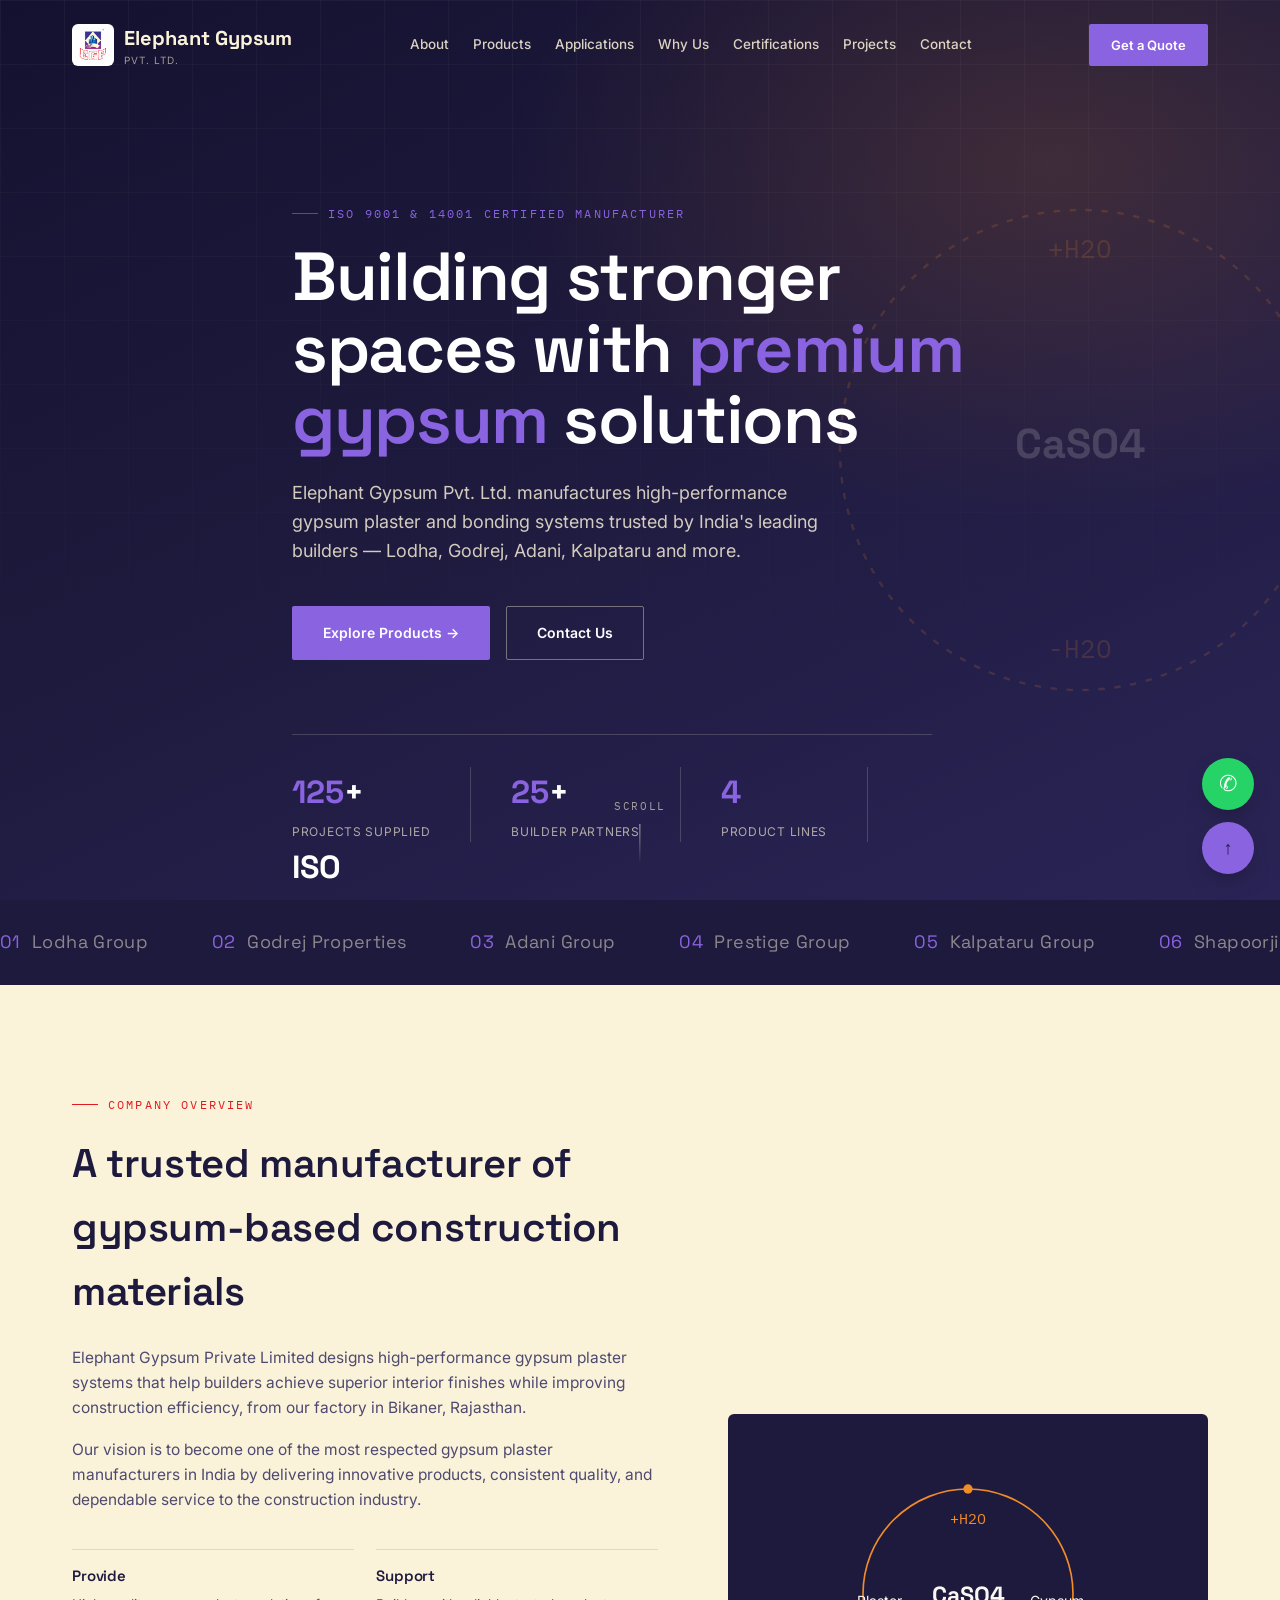
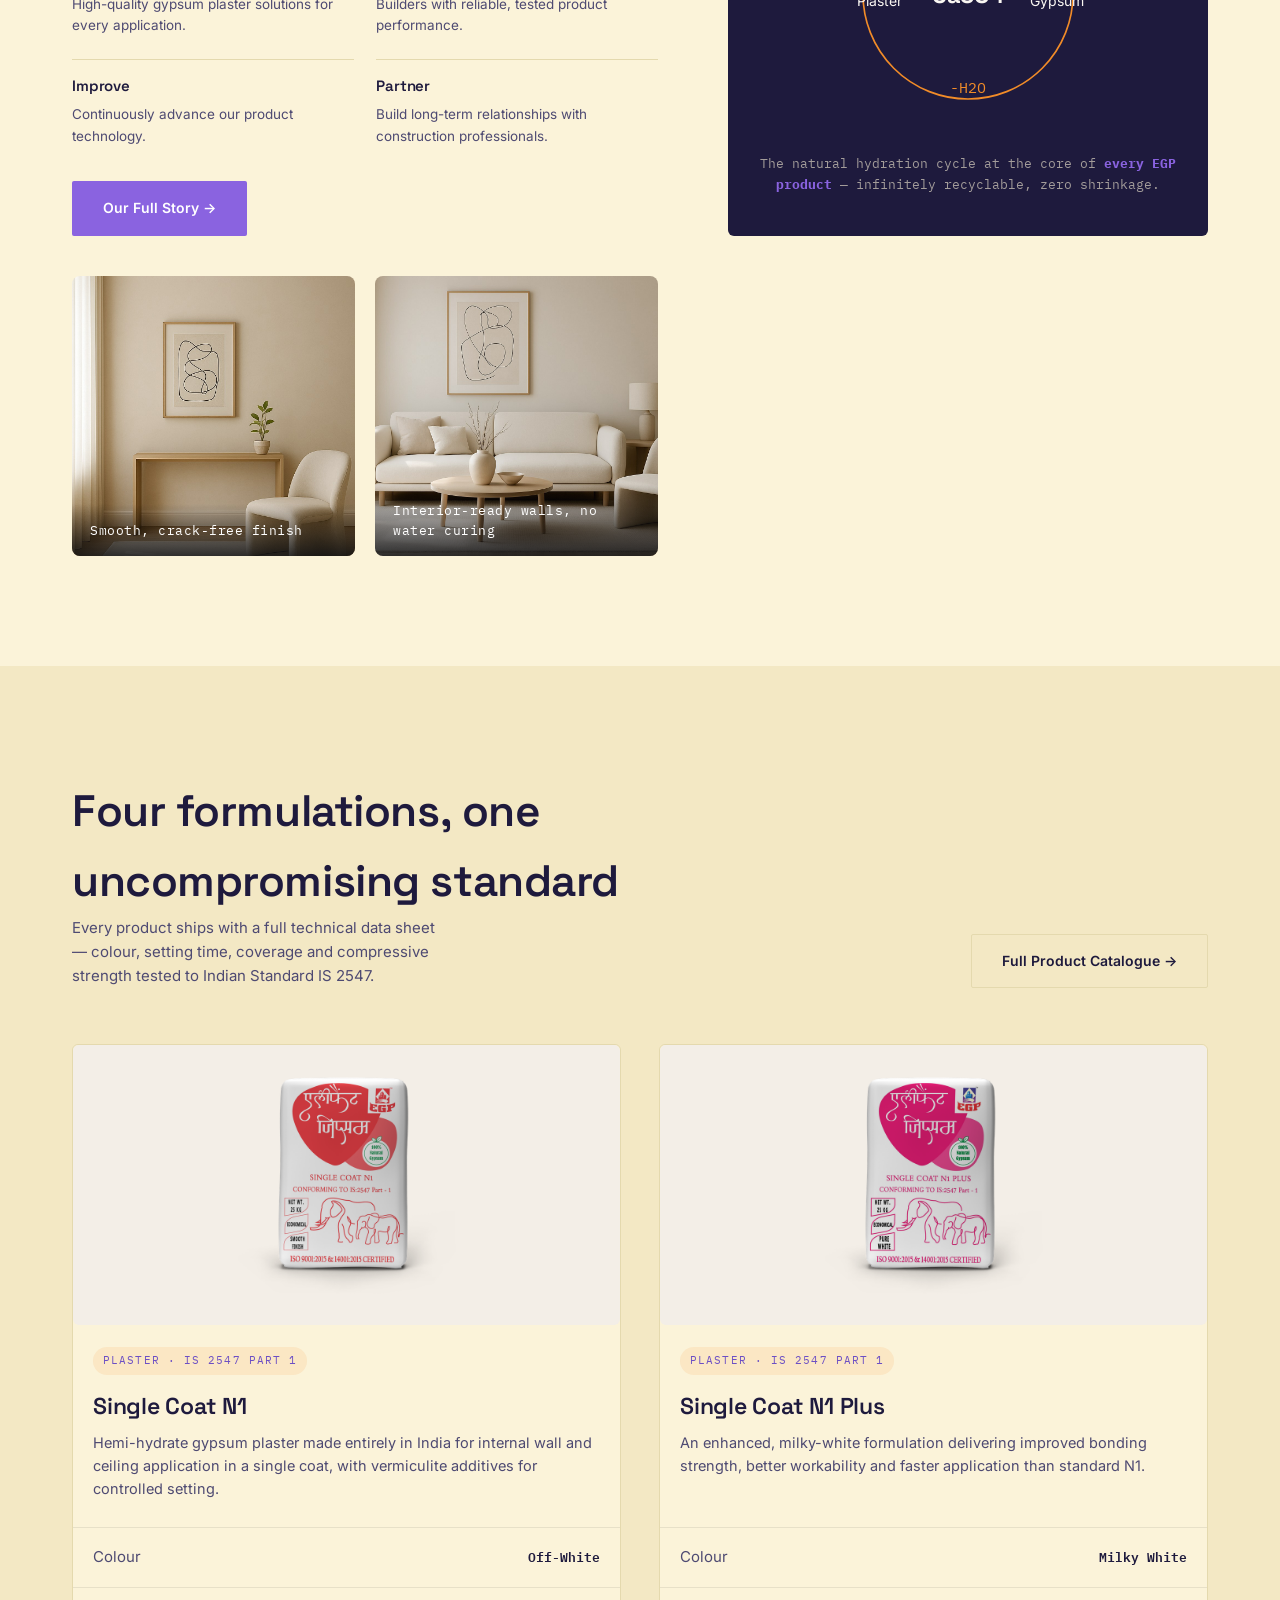
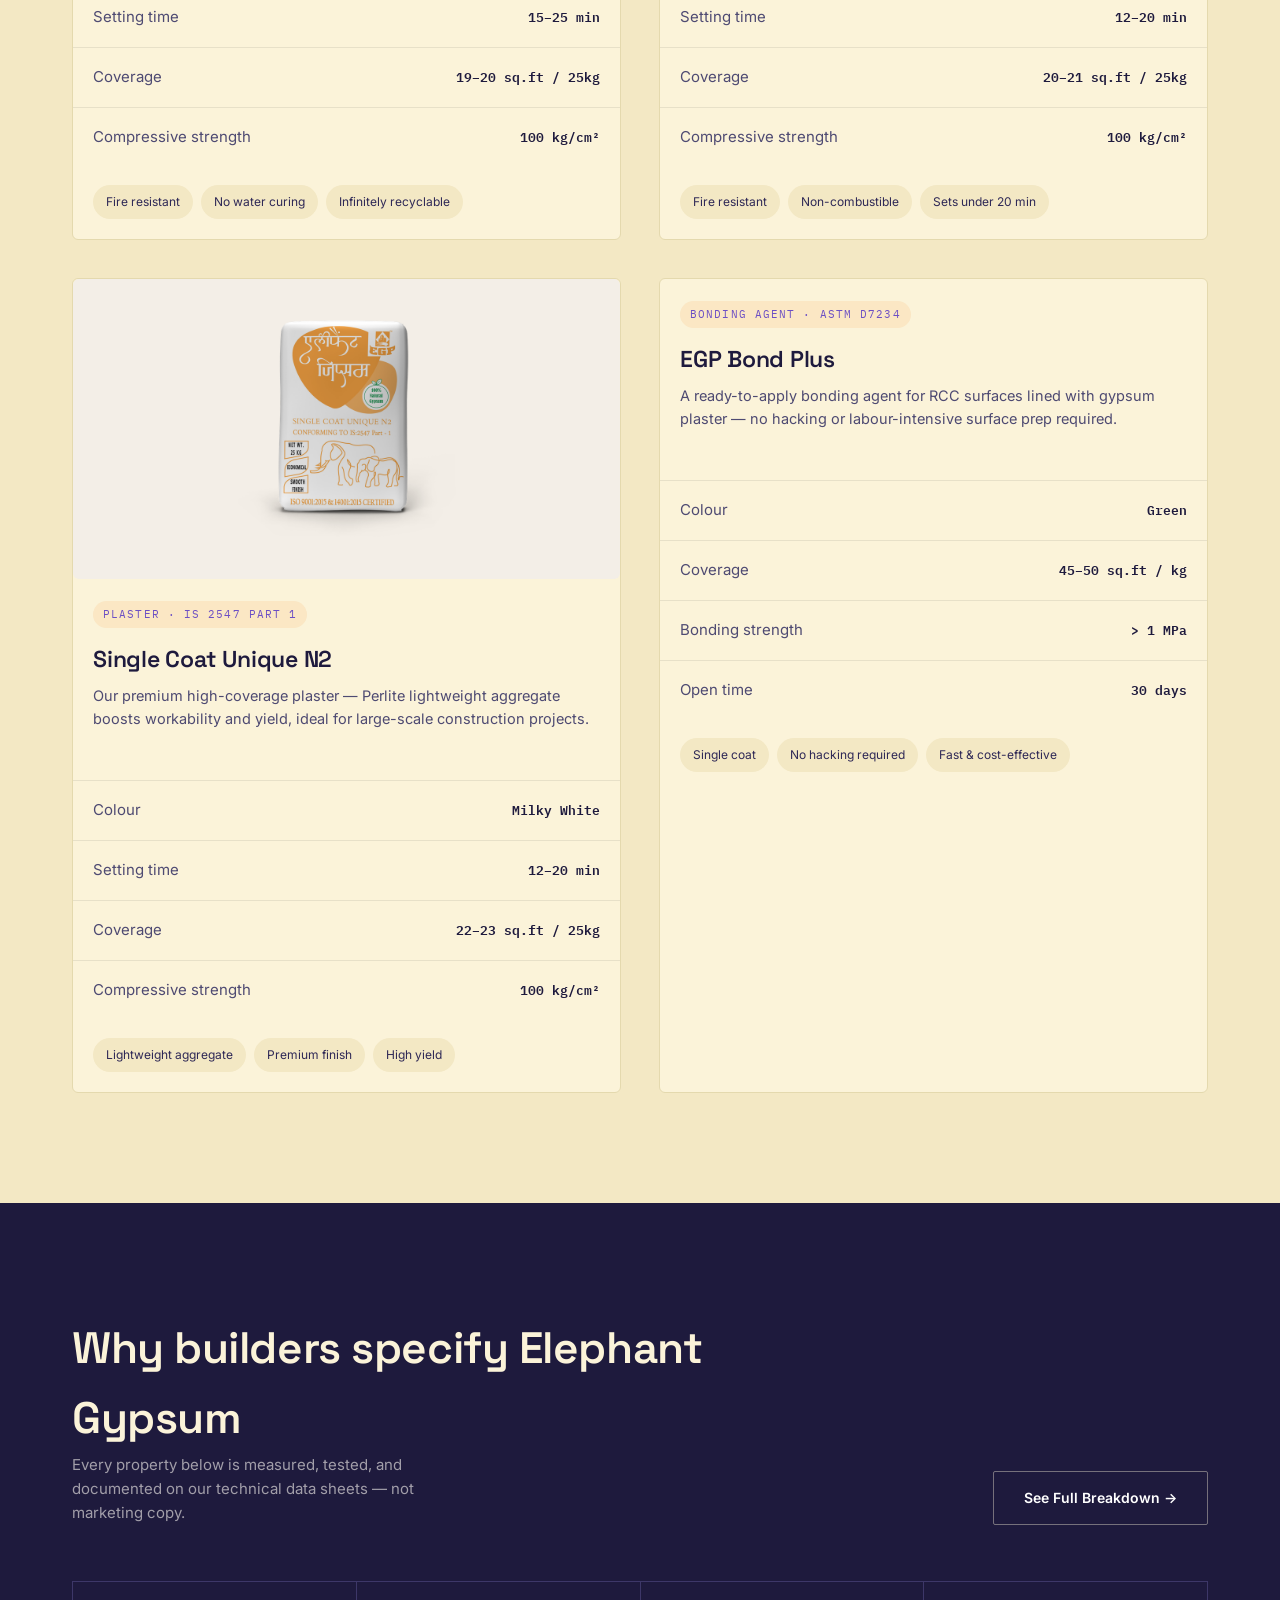
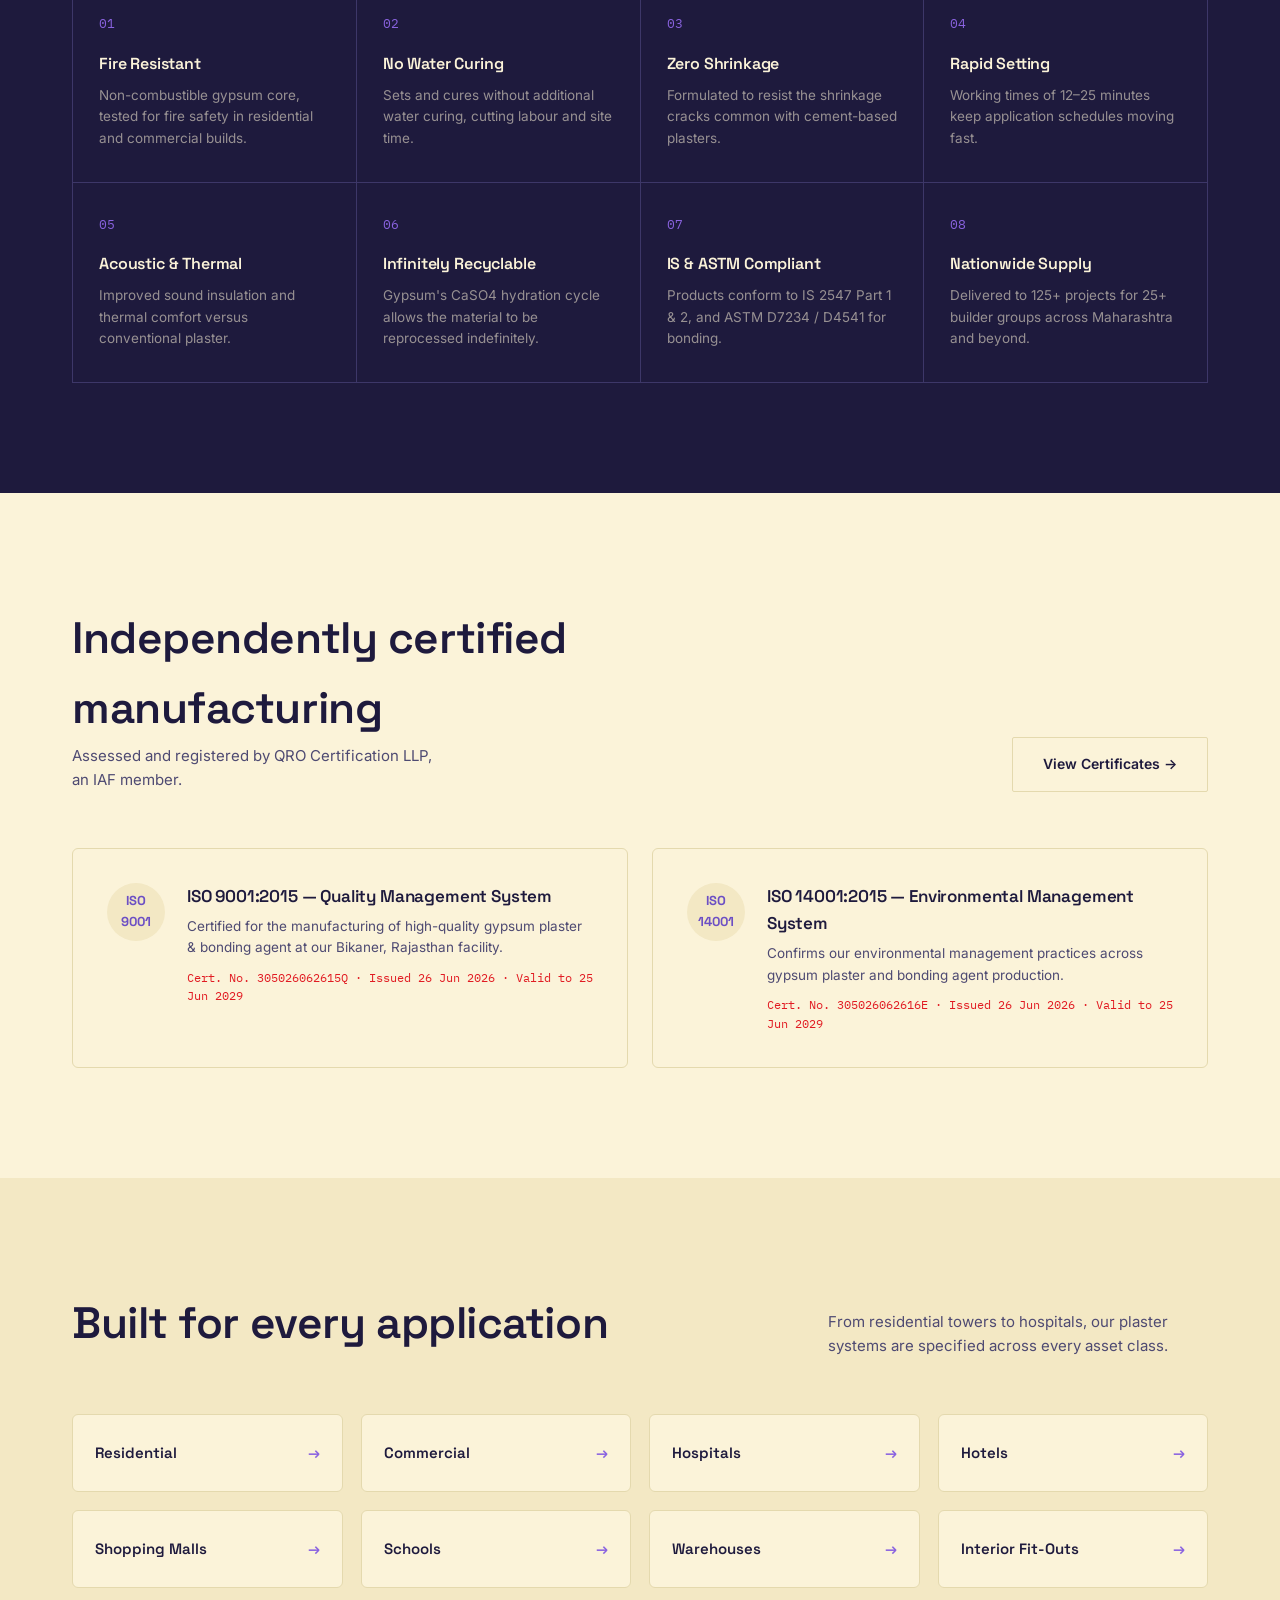
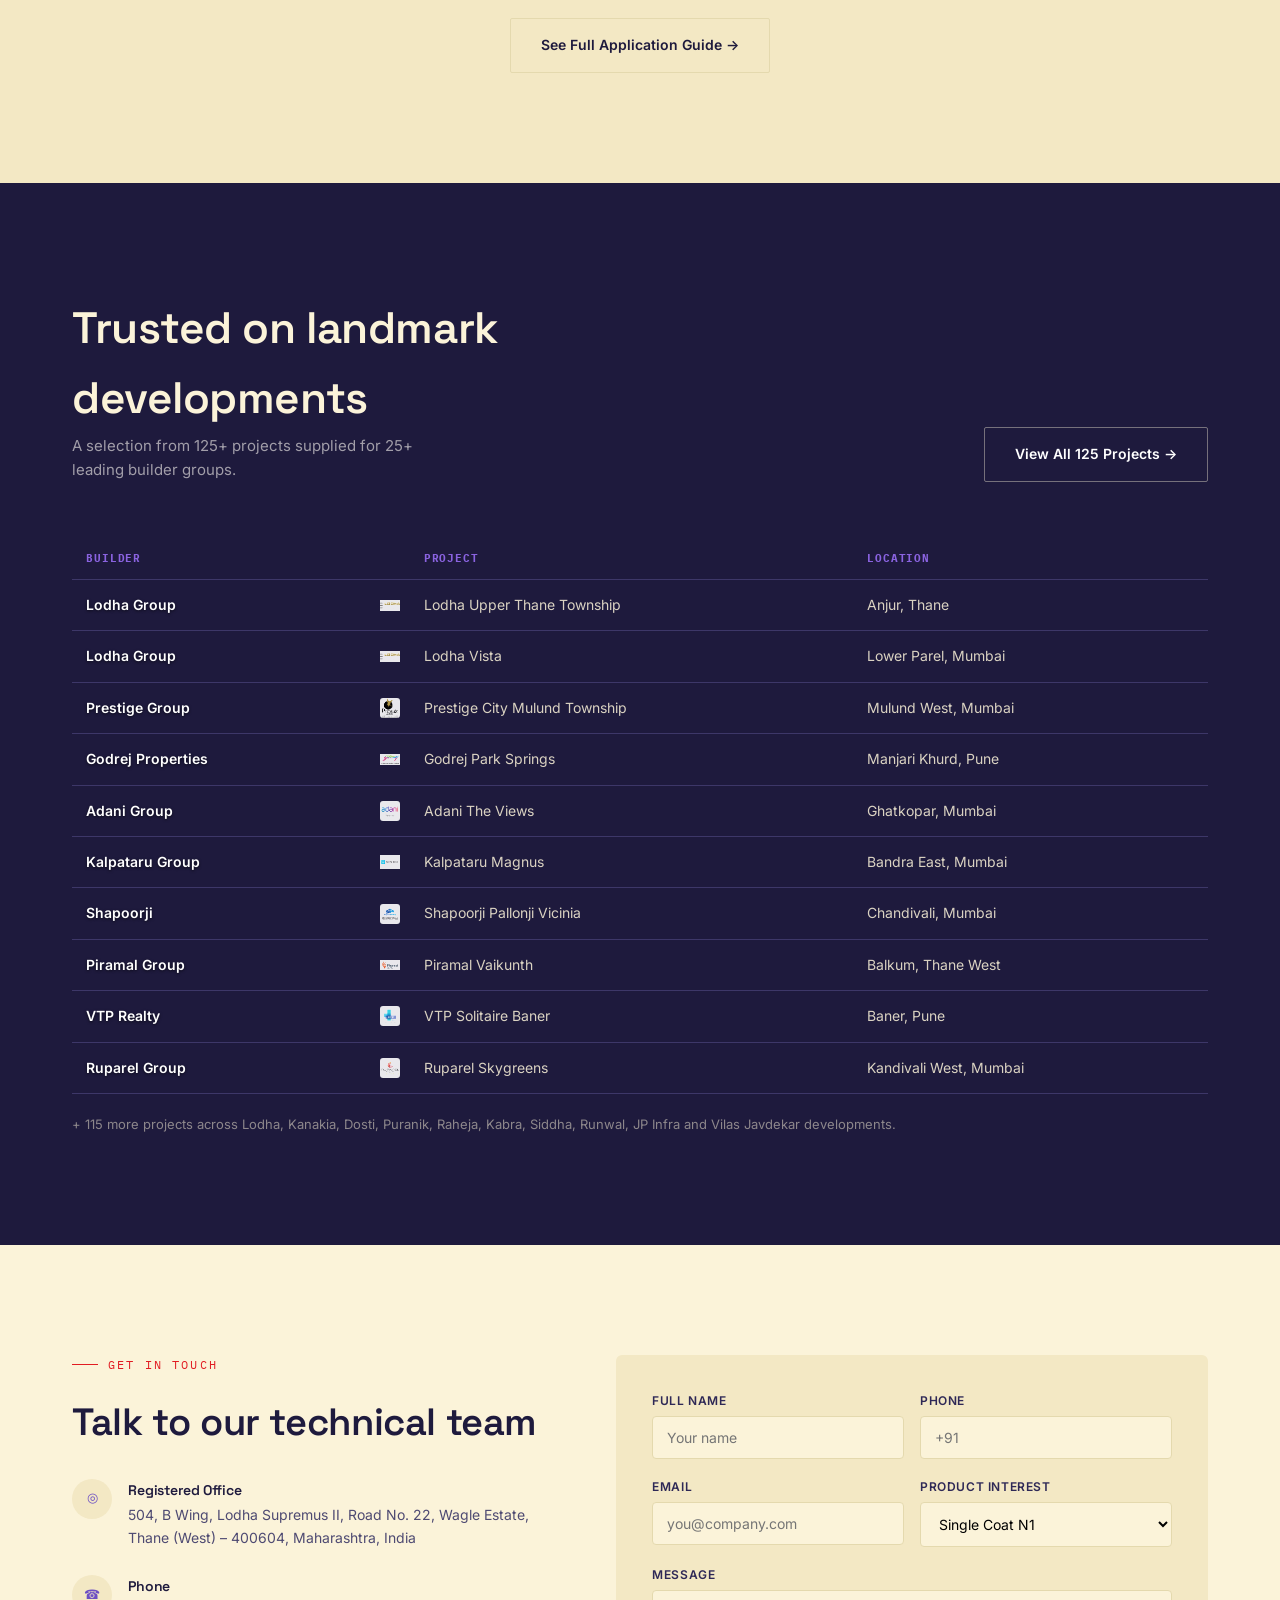
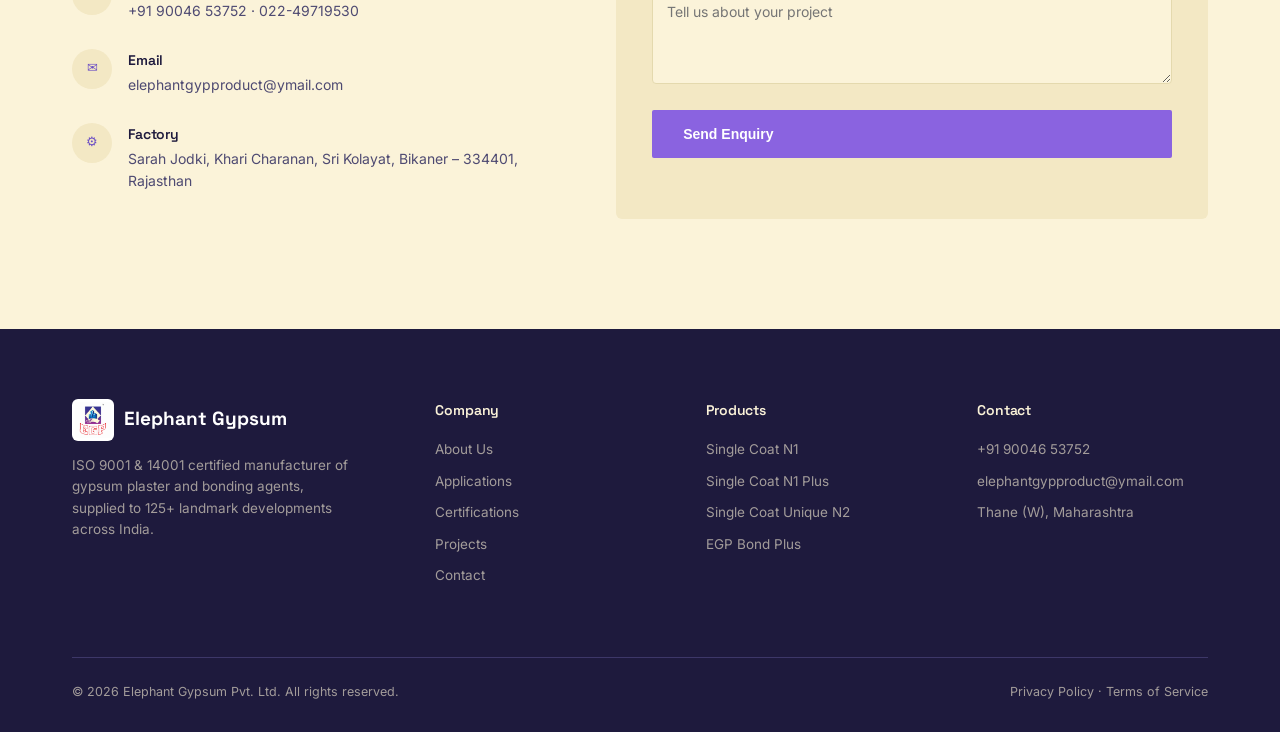
==== commit 8e401135: "Elephant Gyption" ====
--- a/index.html
+++ b/index.html
@@ -2476,7 +2476,7 @@
                     <tr>
 
                         <td>
-                            Lodha Group
+                            <img class="projects-logo-wm" src="[data-uri]" alt="" aria-hidden="true"><span class="builder-name-home">Lodha Group</span>
                         </td>
 
                         <td>
@@ -2493,7 +2493,7 @@
                     <tr>
 
                         <td>
-                            Lodha Group
+                            <img class="projects-logo-wm" src="[data-uri]" alt="" aria-hidden="true"><span class="builder-name-home">Lodha Group</span>
                         </td>
 
                         <td>
@@ -2510,7 +2510,7 @@
                     <tr>
 
                         <td>
-                            Prestige Group
+                            <img class="projects-logo-wm" src="[data-uri]" alt="" aria-hidden="true"><span class="builder-name-home">Prestige Group</span>
                         </td>
 
                         <td>
@@ -2527,7 +2527,7 @@
                     <tr>
 
                         <td>
-                            Godrej Properties
+                            <img class="projects-logo-wm" src="[data-uri]" alt="" aria-hidden="true"><span class="builder-name-home">Godrej Properties</span>
                         </td>
 
                         <td>
@@ -2544,7 +2544,7 @@
                     <tr>
 
                         <td>
-                            Adani Group
+                            <img class="projects-logo-wm" src="[data-uri]" alt="" aria-hidden="true"><span class="builder-name-home">Adani Group</span>
                         </td>
 
                         <td>
@@ -2561,7 +2561,7 @@
                     <tr>
 
                         <td>
-                            Kalpataru Group
+                            <img class="projects-logo-wm" src="[data-uri]" alt="" aria-hidden="true"><span class="builder-name-home">Kalpataru Group</span>
                         </td>
 
                         <td>
@@ -2578,7 +2578,7 @@
                     <tr>
 
                         <td>
-                            Shapoorji
+                            <img class="projects-logo-wm" src="[data-uri]" alt="" aria-hidden="true"><span class="builder-name-home">Shapoorji</span>
                         </td>
 
                         <td>
@@ -2595,7 +2595,7 @@
                     <tr>
 
                         <td>
-                            Piramal Group
+                            <img class="projects-logo-wm" src="[data-uri]" alt="" aria-hidden="true"><span class="builder-name-home">Piramal Group</span>
                         </td>
 
                         <td>
@@ -2612,7 +2612,7 @@
                     <tr>
 
                         <td>
-                            VTP Realty
+                            <img class="projects-logo-wm" src="[data-uri]" alt="" aria-hidden="true"><span class="builder-name-home">VTP Realty</span>
                         </td>
 
                         <td>
@@ -2629,7 +2629,7 @@
                     <tr>
 
                         <td>
-                            Ruparel Group
+                            <img class="projects-logo-wm" src="[data-uri]" alt="" aria-hidden="true"><span class="builder-name-home">Ruparel Group</span>
                         </td>
 
                         <td>
--- a/style.css
+++ b/style.css
@@ -235,6 +235,18 @@
   }
   table.projects td{padding:14px;border-bottom:1px solid var(--line-dark);color:rgba(251,243,217,.85);}
   table.projects tr:hover td{background:rgba(242,140,40,.05);}
+  table.projects td:first-child{
+    position:relative;overflow:hidden;font-weight:600;color:#fff;
+    min-width:170px;padding-right:40px;
+  }
+  table.projects td:first-child span.builder-name-home{
+    position:relative;z-index:1;text-shadow:0 1px 3px rgba(0,0,0,.6);
+  }
+  .projects-logo-wm{
+    position:absolute;right:10px;top:50%;transform:translateY(-50%);
+    height:20px;width:20px;object-fit:contain;opacity:.9;
+    filter:brightness(1.15) contrast(1.05);pointer-events:none;z-index:0;border-radius:3px;
+  }
   .client-note{margin-top:20px;font-size:13px;color:rgba(251,243,217,.5);}
 
   /* ===== CONTACT ===== */
